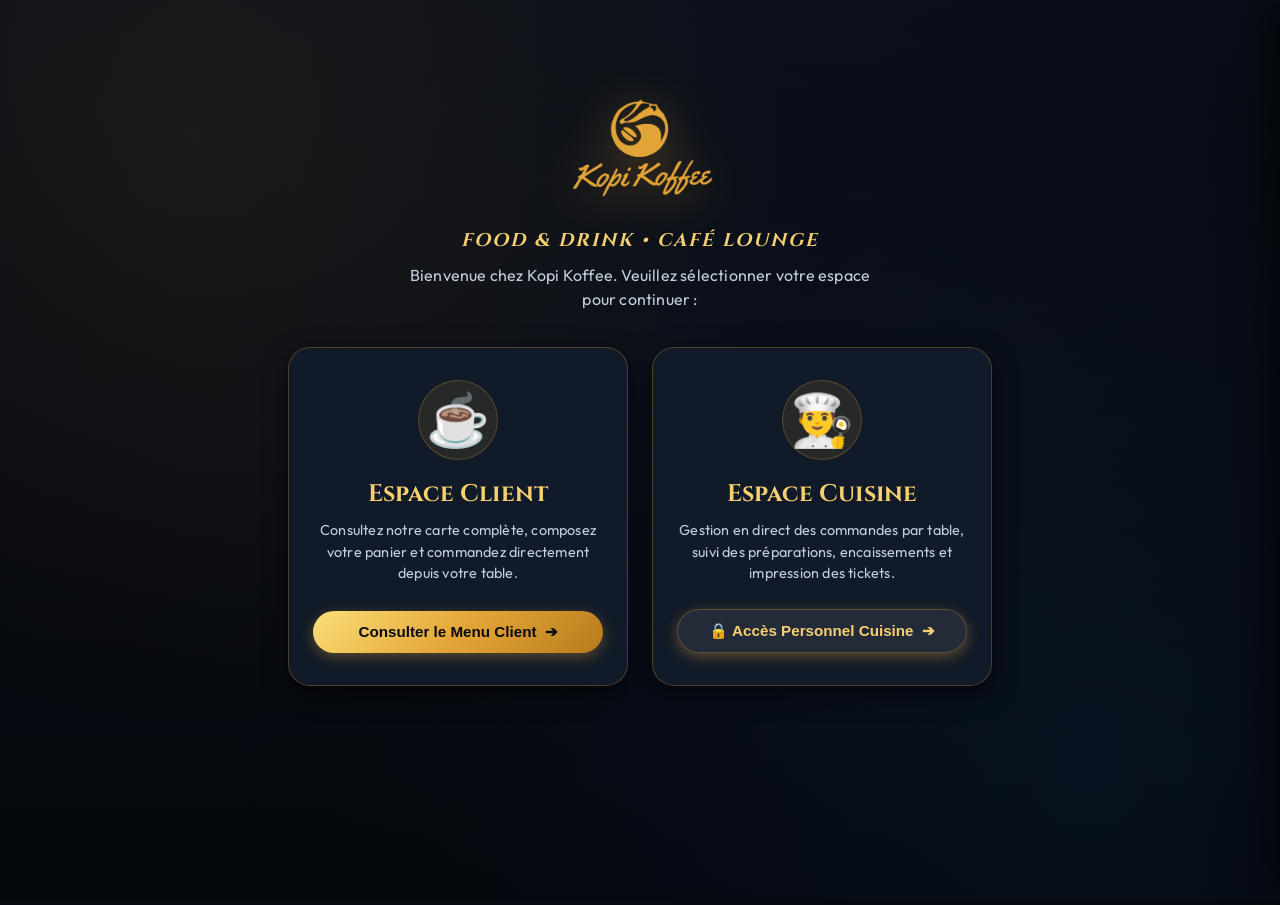
==== index.html @ ddb4c4a2 "feat: Kopi Koffee smart ordering luxury web application" ====
<!DOCTYPE html>
<html lang="fr">
<head>
    <meta charset="UTF-8">
    <meta name="viewport" content="width=device-width, initial-scale=1.0, maximum-scale=1.0, user-scalable=no">
    <title>Kopi Koffee • Food & Drink • Menu & Commande Intelligente</title>
    <meta name="description" content="Menu digital intelligent et commande à table pour Kopi Koffee. Cafés d'exception, formules petit déjeuner, crêpes, jus et smoothies.">
    <link rel="preconnect" href="https://fonts.googleapis.com">
    <link rel="preconnect" href="https://fonts.gstatic.com" crossorigin>
    <link href="https://fonts.googleapis.com/css2?family=Cinzel:wght@500;600;700;800;900&family=Outfit:wght@300;400;500;600;700;800;900&family=Playfair+Display:ital,wght@0,500;0,600;0,700;1,400;1,600&display=swap" rel="stylesheet">
    <link rel="stylesheet" href="styles.css">
    <link rel="icon" type="image/png" href="logo-gold.png">
</head>
<body>

    <!-- Toast Notifications Container -->
    <div id="toast-container" class="toast-container"></div>

    <div class="app-wrapper">

        <!-- ================================================================
             PORTAL / WELCOME SCREEN (Initial landing view)
             ================================================================ -->
        <section id="portal-view" class="portal-wrapper">
            <img src="logo-gold.png" alt="Kopi Koffee" class="portal-logo-img">
            <h1 class="portal-tagline">Food & Drink • Café Lounge</h1>
            <p class="portal-subtitle">Bienvenue chez Kopi Koffee. Veuillez sélectionner votre espace pour continuer :</p>

            <div class="portal-cards-grid">
                <!-- Customer Portal Card -->
                <div class="portal-card" onclick="enterCustomerView()">
                    <div class="portal-card-icon">☕</div>
                    <h2 class="portal-card-title">Espace Client</h2>
                    <p class="portal-card-desc">Consultez notre carte complète, composez votre panier et commandez directement depuis votre table.</p>
                    <button class="portal-btn">
                        <span>Consulter le Menu Client</span>
                        <span>➔</span>
                    </button>
                </div>

                <!-- Staff / Kitchen Portal Card (Protected by PIN 10699) -->
                <div class="portal-card" onclick="openPinModal()">
                    <div class="portal-card-icon">👨‍🍳</div>
                    <h2 class="portal-card-title">Espace Cuisine</h2>
                    <p class="portal-card-desc">Gestion en direct des commandes par table, suivi des préparations, encaissements et impression des tickets.</p>
                    <button class="portal-btn portal-btn-staff">
                        <span>🔒 Accès Personnel Cuisine</span>
                        <span>➔</span>
                    </button>
                </div>
            </div>
        </section>

        <!-- ================================================================
             SITE HEADER (Shown when inside Customer or Kitchen view)
             ================================================================ -->
        <header id="site-header" class="site-header hidden">
            <div class="header-top-row">
                <div class="store-status-pill">
                    <span class="store-status-dot"></span>
                    <span id="header-status-text">Ouvert • Service à table</span>
                </div>
                <div class="header-actions-right">
                    <button id="header-exit-btn" class="exit-btn" onclick="returnToPortal()" title="Retour à l'accueil">
                        <span>✕</span> Changer d'espace
                    </button>
                </div>
            </div>

            <div class="brand-container">
                <img src="logo-gold.png" alt="Kopi Koffee" class="brand-logo-img">
                <p id="header-subtitle-text" class="brand-tagline">Food & Drink • Café Lounge</p>
            </div>
        </header>

        <!-- ================================================================
             CUSTOMER VIEW (Client interface)
             ================================================================ -->
        <main id="customer-view" class="hidden">

            <!-- Main Categories Bar (8 Primary Groups) -->
            <nav class="main-groups-container">
                <div id="main-groups-scroller" class="main-groups-scroller" aria-label="Groupes de menu"></div>
            </nav>

            <!-- Active Category Header & Back Button (Shown when a category is selected) -->
            <div id="category-banner" class="category-banner" style="display: none;">
                <button class="category-back-btn" onclick="backToCategories()" title="Revenir aux catégories">
                    <span class="back-arrow">←</span> Toutes les Catégories
                </button>
                <div class="category-banner-info">
                    <span id="category-banner-icon" class="category-banner-icon">☕</span>
                    <div>
                        <h2 id="category-banner-title" class="category-banner-title">Cafés & Boissons Chaudes</h2>
                        <span id="category-banner-count" class="category-banner-count">32 articles</span>
                    </div>
                </div>
            </div>

            <!-- Subcategory Navigation Pills (Contextual) -->
            <nav id="subcategories-container" class="subcategories-container" aria-label="Sous-catégories" style="display: none;"></nav>

            <!-- Search & Layout Controls Toolbar -->
            <div class="controls-toolbar">
                <div class="search-wrapper">
                    <span class="search-icon-left">🔍</span>
                    <input type="text" id="menu-search" class="search-input" placeholder="Rechercher un café, une crêpe, un smoothie, un burger...">
                    <button id="search-clear" class="search-clear-btn" title="Effacer la recherche">✕</button>
                </div>

                <div class="layout-toggle-group">
                    <button class="layout-btn active" data-layout="grid" onclick="setViewLayout('grid')" title="Vue grille avec grandes photos">
                        <span>🖼️</span> Grille
                    </button>
                    <button class="layout-btn" data-layout="list" onclick="setViewLayout('list')" title="Vue liste compacte">
                        <span>📋</span> Liste
                    </button>
                </div>
            </div>

            <!-- Menu Sections Container -->
            <div id="menu-sections-container"></div>

            <!-- Customer Footer with discreet staff access -->
            <footer class="customer-footer">
                <p>Kopi Koffee • Tous droits réservés • Merci d'avoir choisi Kopi Koffee</p>
                <p style="margin-top: 8px;">
                    <button onclick="openPinModal()">🔒 Accès Personnel Cuisine</button>
                </p>
            </footer>

        </main>

        <!-- ================================================================
             ADMIN / KITCHEN DISPLAY VIEW (KDS)
             ================================================================ -->
        <main id="admin-view" class="hidden">

            <!-- Header & Metrics -->
            <div class="admin-metrics">
                <div class="metric-card">
                    <div class="metric-icon">⏳</div>
                    <div>
                        <div id="metric-active-orders" class="metric-value">0</div>
                        <div class="metric-label">Commandes en cours</div>
                    </div>
                </div>
                <div class="metric-card">
                    <div class="metric-icon">💰</div>
                    <div>
                        <div id="metric-today-revenue" class="metric-value">0.0 DT</div>
                        <div class="metric-label">Recettes du jour</div>
                    </div>
                </div>
                <div class="metric-card">
                    <div class="metric-icon">🍽️</div>
                    <div>
                        <div id="metric-items-prepared" class="metric-value">0</div>
                        <div class="metric-label">Articles préparés</div>
                    </div>
                </div>
            </div>

            <!-- KDS Controls & Filter -->
            <div class="admin-controls">
                <div class="admin-filter-group">
                    <button class="filter-btn active" data-filter="all" onclick="setAdminFilter('all')">Toutes</button>
                    <button class="filter-btn" data-filter="pending" onclick="setAdminFilter('pending')">En attente</button>
                    <button class="filter-btn" data-filter="preparing" onclick="setAdminFilter('preparing')">En préparation</button>
                    <button class="filter-btn" data-filter="completed" onclick="setAdminFilter('completed')">Servies</button>
                </div>

                <div style="display: flex; gap: 8px; flex-wrap: wrap;">
                    <button id="sound-toggle" class="sound-toggle-btn sound-on">🔔 Son Activé</button>
                    <button class="filter-btn" onclick="clearAllOrders()" style="color: var(--danger); border-color: rgba(231,76,60,0.3);">🧹 Vider historique</button>
                </div>
            </div>

            <!-- Orders Grid -->
            <div id="admin-orders-container" class="admin-orders-grid"></div>

        </main>

    </div>

    <!-- ================================================================
         TABLE NUMBER SELECTION MODAL (Prompted when ordering)
         ================================================================ -->
    <div id="table-modal-overlay" class="table-modal-overlay" onclick="handleTableOverlayClick(event)">
        <div class="table-modal">
            <h3 class="table-modal-title">📍 Numéro de Table</h3>
            <p class="table-modal-desc">Veuillez indiquer le numéro de votre table pour que le serveur vous apporte votre commande :</p>

            <div class="table-modal-single-input-wrap">
                <span class="modal-input-prefix">Table N°</span>
                <input type="number" id="table-modal-custom" class="table-modal-large-input" placeholder="ex: 4" min="1" max="99">
            </div>

            <div style="display: flex; gap: 10px; margin-top: 20px;">
                <button class="modal-close-btn" style="flex: 1;" onclick="closeTableModal()">Annuler</button>
                <button class="table-modal-confirm-btn" style="flex: 2;" onclick="confirmTableAndSubmit()">
                    <span>Valider & Commander ➔</span>
                </button>
            </div>
        </div>
    </div>

    <!-- ================================================================
         SECURITY PIN CODE MODAL (Staff Code: 10699)
         ================================================================ -->
    <div id="pin-modal-overlay" class="pin-modal-overlay" onclick="handlePinOverlayClick(event)">
        <div class="pin-modal" id="pin-modal-card">
            <button class="pin-modal-close" onclick="closePinModal()" title="Fermer">✕</button>
            <div class="pin-lock-icon">🔒</div>
            <h3 class="pin-title">Espace Personnel</h3>
            <p class="pin-desc">Veuillez saisir votre code d'accès à 5 chiffres</p>

            <!-- PIN Dots Display -->
            <div class="pin-dots-container">
                <div class="pin-dot" id="dot-0"></div>
                <div class="pin-dot" id="dot-1"></div>
                <div class="pin-dot" id="dot-2"></div>
                <div class="pin-dot" id="dot-3"></div>
                <div class="pin-dot" id="dot-4"></div>
            </div>

            <div id="pin-error-msg" class="pin-error-text"></div>

            <!-- Numeric Keypad -->
            <div class="pin-keypad">
                <button class="pin-key" onclick="appendPinDigit('1')">1</button>
                <button class="pin-key" onclick="appendPinDigit('2')">2</button>
                <button class="pin-key" onclick="appendPinDigit('3')">3</button>
                <button class="pin-key" onclick="appendPinDigit('4')">4</button>
                <button class="pin-key" onclick="appendPinDigit('5')">5</button>
                <button class="pin-key" onclick="appendPinDigit('6')">6</button>
                <button class="pin-key" onclick="appendPinDigit('7')">7</button>
                <button class="pin-key" onclick="appendPinDigit('8')">8</button>
                <button class="pin-key" onclick="appendPinDigit('9')">9</button>
                <button class="pin-key key-clear" onclick="clearPin()">C</button>
                <button class="pin-key" onclick="appendPinDigit('0')">0</button>
                <button class="pin-key key-enter" onclick="submitCurrentPin()">➔</button>
            </div>
        </div>
    </div>

    <!-- ================================================================
         FLOATING BOTTOM CART BAR
         ================================================================ -->
    <div id="floating-cart-bar" class="floating-cart-bar hidden">
        <div class="cart-bar-left">
            <div class="cart-icon-badge">
                🛒
                <span id="cart-badge" class="cart-counter">0</span>
            </div>
            <div class="cart-bar-info">
                <span class="cart-bar-label">Total de votre commande</span>
                <span id="cart-bar-total" class="cart-bar-total">0.0 DT</span>
            </div>
        </div>
        <button class="cart-view-btn" onclick="openCartDrawer()">
            <span>Voir le panier</span>
            <span>➔</span>
        </button>
    </div>

    <!-- ================================================================
         SLIDE-OVER CART DRAWER
         ================================================================ -->
    <div id="drawer-backdrop" class="drawer-backdrop" onclick="closeCartDrawer()"></div>

    <aside id="cart-drawer" class="cart-drawer" aria-label="Panier">
        <div class="drawer-header">
            <h2 class="drawer-title">Votre Panier</h2>
            <button class="drawer-close-btn" onclick="closeCartDrawer()">✕</button>
        </div>

        <div id="drawer-items-list" class="drawer-body"></div>

        <div class="drawer-footer">
            <!-- In-Cart Table Number Input -->
            <div class="drawer-table-section">
                <div class="drawer-table-header">
                    <label for="cart-custom-table" class="drawer-table-title">📍 Numéro de Table</label>
                    <span id="cart-selected-table-label" style="color: var(--gold-light); font-weight: 700; font-size: 0.85rem;">Non renseigné</span>
                </div>
                <div class="cart-table-input-wrap">
                    <span class="table-input-prefix">Table N°</span>
                    <input type="number" id="cart-custom-table" class="cart-table-number-input" placeholder="ex: 4" min="1" max="99" oninput="setCartTable(this.value, false)">
                </div>
            </div>

            <div class="drawer-notes">
                <label for="order-special-notes">Instructions particulières (Optionnel) :</label>
                <textarea id="order-special-notes" rows="2" placeholder="Ex: Café sans sucre, crêpe bien dorée, sauce à part..."></textarea>
            </div>

            <div class="drawer-summary-row">
                <span style="font-weight: 600; color: var(--text-secondary);">Total à payer :</span>
                <span id="drawer-total-price" class="drawer-summary-total">0.0 DT</span>
            </div>

            <button class="drawer-checkout-btn" onclick="submitOrder()">
                <span>🚀 Envoyer en Cuisine</span>
            </button>
        </div>
    </aside>

    <!-- ================================================================
         CUSTOMER ORDER STATUS TRACKER MODAL
         ================================================================ -->
    <div id="status-modal-overlay" class="modal-overlay">
        <div class="status-modal">
            <div class="status-icon-anim">👨‍🍳</div>
            <h3 class="status-title">Commande Envoyée !</h3>
            <p id="modal-order-meta" style="color: var(--gold-light); font-weight: 700; margin-bottom: 6px;">
                <span id="modal-order-id">#KP-000000</span> • <span id="modal-table-num">Table 4</span>
            </p>
            <p id="modal-status-description" class="status-desc">
                Votre commande a été transmise directement au comptoir et à la cuisine.
            </p>

            <div class="status-steps">
                <div id="step-received" class="status-step active">
                    <div class="step-circle">1</div>
                    <span class="step-label">Reçue</span>
                </div>
                <div id="step-prep" class="status-step">
                    <div class="step-circle">2</div>
                    <span class="step-label">En Cuisine</span>
                </div>
                <div id="step-ready" class="status-step">
                    <div class="step-circle">3</div>
                    <span class="step-label">Servie</span>
                </div>
            </div>

            <button class="modal-close-btn" onclick="closeStatusModal()">Fermer et Continuer</button>
        </div>
    </div>

    <!-- Scripts -->
    <script src="menu-data.js"></script>
    <script src="app.js"></script>
</body>
</html>
---- styles.css ----
/* ==========================================================================
   KOPI KOFFEE - LUXURY SMART ORDERING STYLESHEET
   Refined Dark Midnight Navy Blue (almost black) with Imperial Amber Gold accents
   ========================================================================== */

@import url('https://fonts.googleapis.com/css2?family=Cinzel:wght@500;600;700;800;900&family=Outfit:wght@300;400;500;600;700;800;900&family=Playfair+Display:ital,wght@0,500;0,600;0,700;1,400;1,600&display=swap');

:root {
    /* Palette: Dark Navy Blue Almost Black */
    --bg-dark: #070a10;           /* Deep dark navy blue, almost black */
    --bg-surface: #0c121d;        /* Refined dark navy surface */
    --bg-card: #111a28;           /* Elegant midnight navy card container */
    --bg-card-hover: #162234;     /* Illuminated navy hover */
    --bg-glass: rgba(12, 18, 29, 0.94);
    --bg-drawer: #090e17;         /* Deepest midnight navy drawer */

    --gold-primary: #e5a638;
    --gold-light: #f7d070;
    --gold-dark: #b87b1c;
    --gold-gradient: linear-gradient(135deg, #fae078 0%, #e5a638 50%, #b87b1c 100%);
    --gold-border: rgba(229, 166, 56, 0.28);
    --gold-glow: 0 0 24px rgba(229, 166, 56, 0.28);

    --text-primary: #fbfcfd;
    --text-secondary: #c2cedc;    /* Clean cool silver-slate */
    --text-muted: #7b889b;

    --font-heading: 'Cinzel', 'Playfair Display', Georgia, serif;
    --font-body: 'Outfit', -apple-system, BlinkMacSystemFont, 'Segoe UI', Roboto, sans-serif;
    --font-serif: 'Playfair Display', Georgia, serif;

    --success: #2ecc71;
    --warning: #f39c12;
    --danger: #e74c3c;
    --info: #3498db;

    --radius-sm: 8px;
    --radius-md: 14px;
    --radius-lg: 22px;
    --radius-full: 9999px;

    --shadow-card: 0 8px 24px rgba(0, 0, 0, 0.6);
    --shadow-modal: 0 20px 50px rgba(0, 0, 0, 0.9);
    --transition: all 0.25s cubic-bezier(0.16, 1, 0.3, 1);
}

* {
    box-sizing: border-box;
    margin: 0;
    padding: 0;
    -webkit-tap-highlight-color: transparent;
}

body {
    background-color: var(--bg-dark);
    color: var(--text-primary);
    font-family: var(--font-body);
    min-height: 100vh;
    line-height: 1.5;
    background-image: 
        radial-gradient(circle at 15% 15%, rgba(229, 166, 56, 0.08) 0%, transparent 45%),
        radial-gradient(circle at 85% 85%, rgba(20, 50, 100, 0.2) 0%, transparent 50%),
        radial-gradient(circle at 50% 30%, rgba(12, 18, 29, 0.5) 0%, transparent 70%),
        linear-gradient(180deg, #090e18 0%, #04070c 100%);
    background-attachment: fixed;
    overflow-x: hidden;
    letter-spacing: 0.2px;
}

body::before {
    content: "";
    position: fixed;
    inset: 0;
    pointer-events: none;
    background-image: radial-gradient(rgba(229, 166, 56, 0.4) 0.65px, transparent 0.65px);
    background-size: 28px 28px;
    opacity: 0.03;
    z-index: 0;
}

.app-wrapper {
    position: relative;
    z-index: 1;
    max-width: 1240px;
    margin: 0 auto;
    padding: 0 16px 140px 16px;
}

.hidden {
    display: none !important;
}

/* ==========================================================================
   PORTAL / LANDING SCREEN (Welcome view with Customer & Staff choices)
   ========================================================================== */
.portal-wrapper {
    min-height: 85vh;
    display: flex;
    flex-direction: column;
    align-items: center;
    justify-content: center;
    padding: 40px 16px;
    text-align: center;
    animation: fadeIn 0.4s ease;
}

@keyframes fadeIn {
    from { opacity: 0; transform: translateY(10px); }
    to { opacity: 1; transform: translateY(0); }
}

.portal-logo-img {
    height: 140px;
    width: auto;
    max-width: 300px;
    object-fit: contain;
    filter: drop-shadow(0 6px 24px rgba(229, 166, 56, 0.4));
    margin-bottom: 8px;
    transition: var(--transition);
}

.portal-tagline {
    font-family: var(--font-heading);
    font-style: italic;
    color: var(--gold-light);
    font-size: 1.15rem;
    letter-spacing: 2px;
    text-transform: uppercase;
    margin-bottom: 8px;
}

.portal-subtitle {
    color: var(--text-secondary);
    font-size: 1rem;
    max-width: 480px;
    margin-bottom: 36px;
}

.portal-cards-grid {
    display: grid;
    grid-template-columns: repeat(auto-fit, minmax(280px, 340px));
    gap: 24px;
    justify-content: center;
    width: 100%;
    max-width: 740px;
}

.portal-card {
    background: var(--bg-card);
    border: 1px solid var(--gold-border);
    border-radius: var(--radius-lg);
    padding: 32px 24px;
    display: flex;
    flex-direction: column;
    align-items: center;
    box-shadow: var(--shadow-card);
    transition: var(--transition);
    cursor: pointer;
    position: relative;
    overflow: hidden;
}

.portal-card:hover {
    transform: translateY(-6px);
    border-color: var(--gold-primary);
    box-shadow: 0 16px 40px rgba(0, 0, 0, 0.7), var(--gold-glow);
}

.portal-card-icon {
    font-size: 3.2rem;
    margin-bottom: 16px;
    width: 80px;
    height: 80px;
    border-radius: 50%;
    background: rgba(229, 166, 56, 0.1);
    display: flex;
    align-items: center;
    justify-content: center;
    border: 1px solid rgba(229, 166, 56, 0.25);
}

.portal-card-title {
    font-family: var(--font-heading);
    font-size: 1.5rem;
    color: var(--gold-light);
    margin-bottom: 8px;
}

.portal-card-desc {
    color: var(--text-secondary);
    font-size: 0.9rem;
    line-height: 1.5;
    margin-bottom: 24px;
    flex-grow: 1;
}

.portal-btn {
    width: 100%;
    background: var(--gold-gradient);
    color: #070a10;
    border: none;
    border-radius: var(--radius-full);
    padding: 12px 20px;
    font-size: 0.95rem;
    font-weight: 800;
    cursor: pointer;
    transition: var(--transition);
    display: inline-flex;
    align-items: center;
    justify-content: center;
    gap: 8px;
    box-shadow: 0 4px 14px rgba(229, 166, 56, 0.35);
}

.portal-btn:hover {
    transform: scale(1.02);
    box-shadow: 0 6px 18px rgba(229, 166, 56, 0.5);
}

.portal-btn-staff {
    background: rgba(255, 255, 255, 0.08);
    color: var(--gold-light);
    border: 1px solid var(--gold-border);
}

.portal-btn-staff:hover {
    background: rgba(229, 166, 56, 0.2);
    color: var(--gold-light);
    border-color: var(--gold-light);
}

/* ==========================================================================
   PIN CODE SECURITY MODAL (Staff Access 10699)
   ========================================================================== */
.pin-modal-overlay {
    position: fixed;
    inset: 0;
    background: rgba(0, 0, 0, 0.85);
    backdrop-filter: blur(10px);
    z-index: 500;
    display: flex;
    align-items: center;
    justify-content: center;
    padding: 20px;
    opacity: 0;
    pointer-events: none;
    transition: opacity 0.3s ease;
}

.pin-modal-overlay.open {
    opacity: 1;
    pointer-events: auto;
}

.pin-modal {
    background: var(--bg-card);
    border: 1px solid var(--gold-primary);
    border-radius: var(--radius-lg);
    width: 100%;
    max-width: 380px;
    padding: 30px 24px;
    text-align: center;
    box-shadow: var(--shadow-modal), var(--gold-glow);
    animation: popIn 0.3s cubic-bezier(0.16, 1, 0.3, 1);
    position: relative;
}

.pin-modal.shake {
    animation: shakeError 0.4s ease;
}

@keyframes shakeError {
    0%, 100% { transform: translateX(0); }
    20%, 60% { transform: translateX(-10px); }
    40%, 80% { transform: translateX(10px); }
}

.pin-modal-close {
    position: absolute;
    top: 16px;
    right: 16px;
    background: rgba(255, 255, 255, 0.08);
    border: none;
    color: var(--text-secondary);
    width: 32px;
    height: 32px;
    border-radius: 50%;
    cursor: pointer;
    font-size: 1.1rem;
    display: flex;
    align-items: center;
    justify-content: center;
    transition: var(--transition);
}

.pin-modal-close:hover {
    background: rgba(229, 166, 56, 0.25);
    color: var(--gold-light);
}

.pin-lock-icon {
    font-size: 2.5rem;
    margin-bottom: 8px;
    color: var(--gold-light);
}

.pin-title {
    font-family: var(--font-heading);
    font-size: 1.45rem;
    color: var(--gold-light);
    margin-bottom: 6px;
}

.pin-desc {
    color: var(--text-secondary);
    font-size: 0.85rem;
    margin-bottom: 20px;
}

.pin-dots-container {
    display: flex;
    justify-content: center;
    gap: 12px;
    margin-bottom: 20px;
}

.pin-dot {
    width: 18px;
    height: 18px;
    border-radius: 50%;
    border: 2px solid var(--gold-border);
    background: rgba(0, 0, 0, 0.4);
    transition: var(--transition);
}

.pin-dot.filled {
    background: var(--gold-gradient);
    border-color: var(--gold-light);
    box-shadow: 0 0 10px rgba(229, 166, 56, 0.6);
}

.pin-error-text {
    color: var(--danger);
    font-size: 0.82rem;
    font-weight: 700;
    min-height: 18px;
    margin-bottom: 14px;
}

.pin-keypad {
    display: grid;
    grid-template-columns: repeat(3, 1fr);
    gap: 10px;
    max-width: 280px;
    margin: 0 auto;
}

.pin-key {
    background: rgba(0, 0, 0, 0.35);
    border: 1px solid rgba(229, 166, 56, 0.2);
    color: var(--text-primary);
    font-size: 1.3rem;
    font-weight: 700;
    height: 52px;
    border-radius: var(--radius-sm);
    cursor: pointer;
    transition: var(--transition);
    display: flex;
    align-items: center;
    justify-content: center;
}

.pin-key:hover {
    background: rgba(229, 166, 56, 0.25);
    color: var(--gold-light);
    border-color: var(--gold-primary);
}

.pin-key:active {
    transform: scale(0.96);
}

.pin-key.key-clear {
    color: var(--danger);
    font-size: 1rem;
}

.pin-key.key-enter {
    background: var(--gold-gradient);
    color: #070a10;
    font-weight: 800;
    border: none;
}

/* ==========================================================================
   SITE HEADER & BRANDING (Clean without table buttons)
   ========================================================================== */
.site-header {
    text-align: center;
    padding: 16px 16px 12px 16px;
    border-bottom: 1px solid var(--gold-border);
    position: relative;
    background: linear-gradient(180deg, rgba(12, 18, 29, 0.98) 0%, rgba(7, 10, 16, 0.92) 100%);
    backdrop-filter: blur(14px);
    margin: 0 -16px 20px -16px;
}

.header-top-row {
    display: flex;
    justify-content: space-between;
    align-items: center;
    max-width: 1200px;
    margin: 0 auto 10px auto;
    flex-wrap: wrap;
    gap: 10px;
}

.store-status-pill {
    background: rgba(46, 204, 113, 0.12);
    border: 1px solid rgba(46, 204, 113, 0.3);
    color: var(--success);
    font-size: 0.78rem;
    font-weight: 700;
    padding: 4px 12px;
    border-radius: var(--radius-full);
    display: inline-flex;
    align-items: center;
    gap: 6px;
}

.store-status-dot {
    width: 7px;
    height: 7px;
    border-radius: 50%;
    background: var(--success);
    box-shadow: 0 0 8px var(--success);
}

.header-actions-right {
    display: flex;
    align-items: center;
    gap: 8px;
}

.exit-btn {
    background: rgba(255, 255, 255, 0.08);
    border: 1px solid rgba(255, 255, 255, 0.15);
    color: var(--text-secondary);
    padding: 5px 14px;
    border-radius: var(--radius-full);
    font-size: 0.8rem;
    font-weight: 600;
    cursor: pointer;
    transition: var(--transition);
    display: inline-flex;
    align-items: center;
    gap: 6px;
}

.exit-btn:hover {
    color: var(--danger);
    border-color: var(--danger);
}

.brand-container {
    display: flex;
    flex-direction: column;
    align-items: center;
    margin-bottom: 6px;
}

.brand-logo-img {
    height: 85px;
    width: auto;
    max-width: 230px;
    object-fit: contain;
    filter: drop-shadow(0 4px 16px rgba(229, 166, 56, 0.35));
    transition: var(--transition);
}

.brand-logo-img:hover {
    transform: scale(1.03);
}

.brand-tagline {
    font-family: var(--font-serif);
    font-style: italic;
    color: var(--text-secondary);
    font-size: 0.88rem;
    letter-spacing: 2px;
    text-transform: uppercase;
    margin-top: 2px;
}

/* ==========================================================================
   ORGANIZED CATEGORY NAVIGATION (MAIN GROUPS + SUBCATEGORIES)
   ========================================================================== */
.main-groups-container {
    margin-bottom: 12px;
}

.main-groups-scroller {
    display: flex;
    gap: 8px;
    overflow-x: auto;
    padding: 4px 2px 8px 2px;
    scrollbar-width: none;
}

.main-groups-scroller::-webkit-scrollbar {
    display: none;
}

.group-tab-btn {
    flex-shrink: 0;
    background: var(--bg-surface);
    border: 1px solid var(--gold-border);
    color: var(--text-secondary);
    padding: 10px 18px;
    border-radius: var(--radius-full);
    font-size: 0.92rem;
    font-weight: 600;
    cursor: pointer;
    transition: var(--transition);
    display: inline-flex;
    align-items: center;
    gap: 8px;
    white-space: nowrap;
}

.group-tab-btn:hover {
    border-color: var(--gold-primary);
    color: var(--gold-light);
    transform: translateY(-1px);
}

.group-tab-btn.active {
    background: var(--gold-gradient);
    color: #070a10;
    border-color: transparent;
    font-weight: 800;
    box-shadow: 0 4px 14px rgba(229, 166, 56, 0.38);
}

/* Secondary Subcategory Row */
.subcategories-container {
    display: flex;
    gap: 6px;
    overflow-x: auto;
    padding: 2px 2px 10px 2px;
    margin-bottom: 18px;
    scrollbar-width: thin;
    scrollbar-color: var(--gold-border) transparent;
}

.subcategories-container::-webkit-scrollbar {
    height: 4px;
}

.subcategories-container::-webkit-scrollbar-thumb {
    background: var(--gold-border);
    border-radius: 4px;
}

.subcat-pill {
    flex-shrink: 0;
    background: rgba(0, 0, 0, 0.35);
    border: 1px solid rgba(229, 166, 56, 0.2);
    color: var(--text-muted);
    padding: 6px 14px;
    border-radius: var(--radius-full);
    font-size: 0.82rem;
    font-weight: 600;
    cursor: pointer;
    transition: var(--transition);
    white-space: nowrap;
}

.subcat-pill:hover {
    color: var(--gold-light);
    border-color: var(--gold-primary);
}

.subcat-pill.active {
    background: rgba(229, 166, 56, 0.2);
    color: var(--gold-light);
    border-color: var(--gold-primary);
    font-weight: 700;
}

/* ==========================================================================
   CATEGORY HEADER BANNER & BACK BUTTON
   ========================================================================== */
.category-banner {
    display: flex;
    justify-content: space-between;
    align-items: center;
    gap: 16px;
    background: linear-gradient(135deg, rgba(17, 26, 40, 0.96), rgba(12, 18, 29, 0.96));
    border: 1px solid var(--gold-border);
    border-radius: var(--radius-md);
    padding: 16px 20px;
    margin-bottom: 18px;
    box-shadow: 0 4px 20px rgba(0, 0, 0, 0.35);
    flex-wrap: wrap;
    animation: fadeInSlide 0.3s ease;
}

.category-back-btn {
    display: inline-flex;
    align-items: center;
    gap: 10px;
    background: rgba(229, 166, 56, 0.12);
    border: 1px solid var(--gold-primary);
    color: var(--gold-light);
    padding: 10px 18px;
    border-radius: var(--radius-full);
    font-size: 0.92rem;
    font-weight: 700;
    cursor: pointer;
    transition: var(--transition);
}

.category-back-btn:hover {
    background: var(--gold-primary);
    color: #070a10;
    transform: translateX(-4px);
    box-shadow: 0 4px 14px rgba(229, 166, 56, 0.35);
}

.category-back-btn .back-arrow {
    font-size: 1.15rem;
    transition: transform 0.2s ease;
}

.category-back-btn:hover .back-arrow {
    transform: translateX(-3px);
}

.category-banner-info {
    display: flex;
    align-items: center;
    gap: 14px;
}

.category-banner-icon {
    font-size: 2.2rem;
    filter: drop-shadow(0 2px 8px rgba(0,0,0,0.5));
}

.category-banner-title {
    font-family: var(--font-heading);
    font-size: 1.45rem;
    color: var(--gold-light);
    margin: 0;
    line-height: 1.2;
}

.category-banner-count {
    font-size: 0.85rem;
    color: var(--text-secondary);
    font-weight: 600;
}

/* ==========================================================================
   CATEGORY DIRECTORY HUB (Level 1 Categories Grid)
   ========================================================================== */
.category-hub {
    margin-bottom: 30px;
    animation: fadeInSlide 0.35s ease;
}

.category-hub-intro {
    text-align: center;
    padding: 20px 10px 28px 10px;
}

.category-hub-title {
    font-family: var(--font-heading);
    font-size: 2rem;
    color: var(--gold-light);
    margin: 0 0 8px 0;
    letter-spacing: 0.5px;
}

.category-hub-subtitle {
    color: var(--text-secondary);
    font-size: 0.95rem;
    max-width: 520px;
    margin: 0 auto;
    line-height: 1.4;
}

.category-hub-grid {
    display: grid;
    grid-template-columns: repeat(auto-fill, minmax(280px, 1fr));
    gap: 20px;
}

.category-card {
    position: relative;
    height: 240px;
    border-radius: var(--radius-md);
    overflow: hidden;
    border: 1px solid var(--gold-border);
    background: var(--bg-card);
    cursor: pointer;
    transition: transform 0.3s cubic-bezier(0.2, 0.8, 0.2, 1), box-shadow 0.3s ease, border-color 0.3s ease;
}

.category-card:hover {
    transform: translateY(-6px);
    border-color: var(--gold-primary);
    box-shadow: 0 12px 30px rgba(0, 0, 0, 0.6), 0 0 20px rgba(229, 166, 56, 0.25);
}

.category-card-img {
    position: absolute;
    inset: 0;
    width: 100%;
    height: 100%;
    object-fit: cover;
    transition: transform 0.6s cubic-bezier(0.2, 0.8, 0.2, 1);
}

.category-card:hover .category-card-img {
    transform: scale(1.08);
}

.category-card-overlay {
    position: absolute;
    inset: 0;
    background: linear-gradient(to top, rgba(7, 10, 16, 0.96) 0%, rgba(7, 10, 16, 0.65) 55%, rgba(7, 10, 16, 0.3) 100%);
    transition: opacity 0.3s ease;
}

.category-card:hover .category-card-overlay {
    background: linear-gradient(to top, rgba(7, 10, 16, 0.98) 0%, rgba(7, 10, 16, 0.5) 60%, rgba(7, 10, 16, 0.2) 100%);
}

.category-card-content {
    position: relative;
    z-index: 2;
    height: 100%;
    display: flex;
    flex-direction: column;
    justify-content: flex-end;
    padding: 20px;
    box-sizing: border-box;
}

.category-card-badge {
    position: absolute;
    top: 14px;
    right: 14px;
    background: rgba(229, 166, 56, 0.92);
    color: #070a10;
    font-size: 0.75rem;
    font-weight: 800;
    padding: 4px 12px;
    border-radius: var(--radius-full);
    box-shadow: 0 2px 8px rgba(0, 0, 0, 0.4);
    letter-spacing: 0.3px;
}

.category-card-header {
    display: flex;
    align-items: center;
    gap: 10px;
    margin-bottom: 6px;
}

.category-card-icon {
    font-size: 1.8rem;
    line-height: 1;
}

.category-card-title {
    font-family: var(--font-heading);
    font-size: 1.3rem;
    color: #ffffff;
    margin: 0;
    font-weight: 700;
    text-shadow: 0 2px 4px rgba(0, 0, 0, 0.6);
}

.category-card-desc {
    font-size: 0.82rem;
    color: rgba(244, 244, 244, 0.85);
    line-height: 1.35;
    margin: 0 0 12px 0;
    display: -webkit-box;
    -webkit-line-clamp: 2;
    -webkit-box-orient: vertical;
    overflow: hidden;
}

.category-card-cta {
    display: inline-flex;
    align-items: center;
    gap: 6px;
    color: var(--gold-light);
    font-weight: 700;
    font-size: 0.85rem;
    transition: gap 0.2s ease, color 0.2s ease;
}

.category-card:hover .category-card-cta {
    gap: 10px;
    color: #ffffff;
}

@keyframes fadeInSlide {
    from {
        opacity: 0;
        transform: translateY(8px);
    }
    to {
        opacity: 1;
        transform: translateY(0);
    }
}

/* Responsive adjustments for Category Hub */
@media (max-width: 680px) {
    .category-hub-grid {
        grid-template-columns: 1fr;
        gap: 14px;
    }
    .category-card {
        height: 200px;
    }
    .category-card-content {
        padding: 16px;
    }
    .category-banner {
        flex-direction: column;
        align-items: flex-start;
        gap: 12px;
    }
    .category-banner .category-back-btn {
        width: 100%;
        justify-content: center;
    }
}

/* ==========================================================================
   SEARCH & VIEW CONTROLS ROW
   ========================================================================== */
.controls-toolbar {
    display: flex;
    gap: 12px;
    align-items: center;
    margin-bottom: 20px;
    flex-wrap: wrap;
}

.search-wrapper {
    position: relative;
    flex-grow: 1;
    min-width: 240px;
}

.search-input {
    width: 100%;
    background: var(--bg-surface);
    border: 1px solid var(--gold-border);
    border-radius: var(--radius-full);
    padding: 12px 42px 12px 44px;
    color: var(--text-primary);
    font-size: 0.95rem;
    outline: none;
    transition: var(--transition);
    box-shadow: inset 0 2px 6px rgba(0,0,0,0.4);
}

.search-input:focus {
    border-color: var(--gold-light);
    box-shadow: var(--gold-glow);
    background: var(--bg-card);
}

.search-icon-left {
    position: absolute;
    left: 16px;
    top: 50%;
    transform: translateY(-50%);
    color: var(--gold-primary);
    font-size: 1rem;
    pointer-events: none;
}

.search-clear-btn {
    position: absolute;
    right: 14px;
    top: 50%;
    transform: translateY(-50%);
    background: rgba(255, 255, 255, 0.12);
    border: none;
    color: var(--text-secondary);
    border-radius: 50%;
    width: 22px;
    height: 22px;
    display: none;
    align-items: center;
    justify-content: center;
    cursor: pointer;
    font-size: 0.75rem;
}

.search-clear-btn.visible {
    display: flex;
}

.layout-toggle-group {
    display: flex;
    background: rgba(0, 0, 0, 0.35);
    border: 1px solid var(--gold-border);
    border-radius: var(--radius-full);
    padding: 3px;
    flex-shrink: 0;
}

.layout-btn {
    background: transparent;
    border: none;
    color: var(--text-secondary);
    padding: 6px 12px;
    border-radius: var(--radius-full);
    font-size: 0.85rem;
    font-weight: 600;
    cursor: pointer;
    transition: var(--transition);
    display: flex;
    align-items: center;
    gap: 4px;
}

.layout-btn.active {
    background: rgba(229, 166, 56, 0.25);
    color: var(--gold-light);
    font-weight: 700;
}

/* ==========================================================================
   PRODUCT CARDS (GRID VIEW)
   ========================================================================== */
.category-section {
    margin-bottom: 38px;
}

.section-header {
    display: flex;
    align-items: center;
    gap: 12px;
    margin-bottom: 18px;
    padding-bottom: 8px;
    border-bottom: 1px solid var(--gold-border);
}

.section-title {
    font-family: var(--font-heading);
    font-size: 1.5rem;
    font-weight: 700;
    color: var(--gold-light);
    letter-spacing: 0.5px;
}

.section-count {
    color: var(--text-muted);
    font-size: 0.82rem;
    background: rgba(0, 0, 0, 0.4);
    padding: 2px 8px;
    border-radius: var(--radius-full);
}

.menu-grid {
    display: grid;
    grid-template-columns: repeat(auto-fill, minmax(280px, 1fr));
    gap: 20px;
}

.menu-card {
    background: var(--bg-card);
    border: 1px solid rgba(229, 166, 56, 0.2);
    border-radius: var(--radius-md);
    overflow: hidden;
    display: flex;
    flex-direction: column;
    box-shadow: var(--shadow-card);
    transition: var(--transition);
    position: relative;
}

.menu-card:hover {
    transform: translateY(-4px);
    border-color: var(--gold-primary);
    box-shadow: 0 12px 30px rgba(0, 0, 0, 0.6), var(--gold-glow);
}

.card-image-wrap {
    position: relative;
    width: 100%;
    height: 180px;
    overflow: hidden;
    background: #06090f;
}

.card-img {
    width: 100%;
    height: 100%;
    object-fit: cover;
    transition: transform 0.4s ease;
}

.menu-card:hover .card-img {
    transform: scale(1.08);
}

.card-badge {
    position: absolute;
    top: 10px;
    left: 10px;
    background: rgba(7, 10, 16, 0.88);
    border: 1px solid var(--gold-primary);
    color: var(--gold-light);
    font-size: 0.72rem;
    font-weight: 700;
    padding: 3px 9px;
    border-radius: var(--radius-full);
    backdrop-filter: blur(6px);
    text-transform: uppercase;
    letter-spacing: 0.5px;
}

.card-content {
    padding: 16px;
    display: flex;
    flex-direction: column;
    flex-grow: 1;
}

.card-top {
    display: flex;
    justify-content: space-between;
    align-items: flex-start;
    gap: 8px;
    margin-bottom: 8px;
}

.card-title {
    font-family: var(--font-heading);
    font-size: 1.08rem;
    font-weight: 700;
    color: var(--text-primary);
    line-height: 1.35;
    letter-spacing: 0.3px;
}

.card-price {
    font-family: var(--font-body);
    font-size: 1.25rem;
    font-weight: 800;
    color: var(--gold-light);
    white-space: nowrap;
    background: rgba(229, 166, 56, 0.14);
    padding: 3px 10px;
    border-radius: var(--radius-sm);
    border: 1px solid rgba(229, 166, 56, 0.35);
    letter-spacing: 0.3px;
}

.card-desc {
    color: var(--text-secondary);
    font-size: 0.86rem;
    margin-bottom: 14px;
    flex-grow: 1;
    line-height: 1.45;
}

.card-actions {
    display: flex;
    align-items: center;
    justify-content: space-between;
    gap: 10px;
    margin-top: auto;
    padding-top: 12px;
    border-top: 1px solid rgba(255, 255, 255, 0.06);
}

.card-stepper {
    display: flex;
    align-items: center;
    background: rgba(0, 0, 0, 0.35);
    border: 1px solid rgba(229, 166, 56, 0.25);
    border-radius: var(--radius-full);
    padding: 2px 4px;
}

.step-btn {
    width: 26px;
    height: 26px;
    border-radius: 50%;
    background: transparent;
    border: none;
    color: var(--gold-light);
    font-size: 1rem;
    font-weight: bold;
    display: flex;
    align-items: center;
    justify-content: center;
    cursor: pointer;
    transition: var(--transition);
}

.step-btn:hover {
    background: rgba(229, 166, 56, 0.25);
}

.step-qty {
    min-width: 22px;
    text-align: center;
    font-size: 0.9rem;
    font-weight: 700;
    color: var(--text-primary);
}

.add-btn {
    background: var(--gold-gradient);
    color: #070a10;
    border: none;
    border-radius: var(--radius-full);
    padding: 8px 18px;
    font-size: 0.88rem;
    font-weight: 800;
    cursor: pointer;
    transition: var(--transition);
    display: inline-flex;
    align-items: center;
    gap: 6px;
    box-shadow: 0 4px 12px rgba(229, 166, 56, 0.3);
}

.add-btn:hover {
    transform: scale(1.03);
    box-shadow: 0 6px 16px rgba(229, 166, 56, 0.45);
}

/* ==========================================================================
   PRODUCT CARDS (COMPACT LIST VIEW)
   ========================================================================== */
.menu-grid.layout-list {
    display: flex;
    flex-direction: column;
    gap: 12px;
}

.menu-grid.layout-list .menu-card {
    flex-direction: row;
    height: auto;
    align-items: center;
}

.menu-grid.layout-list .card-image-wrap {
    width: 110px;
    height: 110px;
    flex-shrink: 0;
}

.menu-grid.layout-list .card-content {
    padding: 12px 16px;
    flex-grow: 1;
}

.menu-grid.layout-list .card-actions {
    margin-top: 6px;
    padding-top: 6px;
    border-top: none;
}

/* Customer Footer */
.customer-footer {
    text-align: center;
    padding: 40px 16px 20px 16px;
    margin-top: 40px;
    border-top: 1px solid rgba(229, 166, 56, 0.15);
    color: var(--text-muted);
    font-size: 0.82rem;
}

.customer-footer a, .customer-footer button {
    color: var(--gold-primary);
    background: none;
    border: none;
    font-size: 0.82rem;
    cursor: pointer;
    text-decoration: underline;
    transition: var(--transition);
}

.customer-footer a:hover, .customer-footer button:hover {
    color: var(--gold-light);
}

/* ==========================================================================
   FLOATING CART BOTTOM BAR
   ========================================================================== */
.floating-cart-bar {
    position: fixed;
    bottom: 20px;
    left: 50%;
    transform: translateX(-50%);
    width: calc(100% - 32px);
    max-width: 600px;
    background: rgba(12, 18, 29, 0.96);
    border: 1px solid var(--gold-primary);
    border-radius: var(--radius-full);
    padding: 10px 14px 10px 20px;
    display: flex;
    align-items: center;
    justify-content: space-between;
    box-shadow: 0 10px 30px rgba(0, 0, 0, 0.7), var(--gold-glow);
    backdrop-filter: blur(16px);
    z-index: 100;
    transition: var(--transition);
    animation: slideUp 0.3s ease;
}

@keyframes slideUp {
    from { transform: translate(-50%, 100%); opacity: 0; }
    to { transform: translate(-50%, 0); opacity: 1; }
}

.cart-bar-left {
    display: flex;
    align-items: center;
    gap: 14px;
}

.cart-icon-badge {
    position: relative;
    font-size: 1.4rem;
}

.cart-counter {
    position: absolute;
    top: -6px;
    right: -10px;
    background: var(--danger);
    color: white;
    font-size: 0.72rem;
    font-weight: 800;
    padding: 2px 6px;
    border-radius: var(--radius-full);
}

.cart-bar-info {
    display: flex;
    flex-direction: column;
}

.cart-bar-label {
    font-size: 0.78rem;
    color: var(--text-secondary);
}

.cart-bar-total {
    font-size: 1.25rem;
    font-weight: 900;
    color: var(--gold-light);
    font-family: var(--font-body);
    letter-spacing: 0.3px;
}

.cart-view-btn {
    background: var(--gold-gradient);
    color: #070a10;
    border: none;
    border-radius: var(--radius-full);
    padding: 10px 22px;
    font-weight: 800;
    font-size: 0.92rem;
    cursor: pointer;
    transition: var(--transition);
    display: inline-flex;
    align-items: center;
    gap: 8px;
}

.cart-view-btn:hover {
    transform: scale(1.04);
}

/* ==========================================================================
   SLIDE-OVER CART DRAWER & IN-CART TABLE SELECTOR
   ========================================================================== */
.drawer-backdrop {
    position: fixed;
    inset: 0;
    background: rgba(0, 0, 0, 0.75);
    backdrop-filter: blur(6px);
    z-index: 200;
    opacity: 0;
    pointer-events: none;
    transition: opacity 0.3s ease;
}

.drawer-backdrop.open {
    opacity: 1;
    pointer-events: auto;
}

.cart-drawer {
    position: fixed;
    top: 0;
    right: 0;
    bottom: 0;
    width: 100%;
    max-width: 460px;
    background: var(--bg-drawer);
    border-left: 1px solid var(--gold-border);
    z-index: 201;
    display: flex;
    flex-direction: column;
    transform: translateX(100%);
    transition: transform 0.35s cubic-bezier(0.16, 1, 0.3, 1);
    box-shadow: -10px 0 40px rgba(0, 0, 0, 0.8);
}

.cart-drawer.open {
    transform: translateX(0);
}

.drawer-header {
    padding: 18px 20px;
    border-bottom: 1px solid var(--gold-border);
    display: flex;
    align-items: center;
    justify-content: space-between;
}

.drawer-title {
    font-family: var(--font-heading);
    font-size: 1.35rem;
    color: var(--gold-light);
}

.drawer-close-btn {
    background: rgba(255, 255, 255, 0.08);
    border: none;
    color: var(--text-primary);
    width: 32px;
    height: 32px;
    border-radius: 50%;
    font-size: 1.1rem;
    cursor: pointer;
    display: flex;
    align-items: center;
    justify-content: center;
    transition: var(--transition);
}

.drawer-close-btn:hover {
    background: rgba(229, 166, 56, 0.25);
    color: var(--gold-light);
}

.drawer-body {
    flex-grow: 1;
    overflow-y: auto;
    padding: 20px;
    display: flex;
    flex-direction: column;
    gap: 12px;
}

.cart-empty-message {
    text-align: center;
    color: var(--text-muted);
    padding: 40px 0;
}

.cart-item-row {
    background: var(--bg-card);
    border: 1px solid rgba(229, 166, 56, 0.15);
    border-radius: var(--radius-sm);
    padding: 12px;
    display: flex;
    gap: 12px;
    align-items: center;
}

.cart-item-thumb {
    width: 58px;
    height: 58px;
    border-radius: var(--radius-sm);
    object-fit: cover;
    flex-shrink: 0;
}

.cart-item-info {
    flex-grow: 1;
}

.cart-item-title {
    font-weight: 700;
    font-size: 0.92rem;
    margin-bottom: 3px;
}

.cart-item-price {
    color: var(--gold-light);
    font-weight: 700;
    font-size: 0.88rem;
}

.cart-item-remove {
    background: transparent;
    border: none;
    color: var(--text-muted);
    font-size: 1.1rem;
    cursor: pointer;
    padding: 4px;
    transition: var(--transition);
}

.cart-item-remove:hover {
    color: var(--danger);
}

/* In-Cart Table Number Input Section */
.drawer-table-section {
    background: rgba(0, 0, 0, 0.4);
    border: 1px solid var(--gold-border);
    border-radius: var(--radius-md);
    padding: 14px 16px;
    margin-top: 6px;
}

.drawer-table-header {
    display: flex;
    align-items: center;
    justify-content: space-between;
    margin-bottom: 8px;
}

.drawer-table-title {
    font-size: 0.92rem;
    font-weight: 700;
    color: var(--gold-light);
    display: flex;
    align-items: center;
    gap: 6px;
    cursor: pointer;
}

.cart-table-input-wrap {
    display: flex;
    align-items: stretch;
    background: rgba(0, 0, 0, 0.45);
    border: 1.5px solid var(--gold-border);
    border-radius: var(--radius-sm);
    overflow: hidden;
    transition: var(--transition);
}

.cart-table-input-wrap:focus-within {
    border-color: var(--gold-primary);
    box-shadow: 0 0 12px rgba(229, 166, 56, 0.35);
}

.table-input-prefix {
    background: rgba(229, 166, 56, 0.14);
    color: var(--gold-light);
    font-size: 0.9rem;
    font-weight: 800;
    padding: 10px 14px;
    display: flex;
    align-items: center;
    border-right: 1px solid var(--gold-border);
    user-select: none;
    letter-spacing: 0.5px;
}

.cart-table-number-input {
    flex: 1;
    background: transparent;
    border: none;
    color: #ffffff;
    font-size: 1.05rem;
    font-weight: 800;
    padding: 10px 14px;
    outline: none;
    width: 100%;
}

.cart-table-number-input::placeholder {
    color: var(--text-muted);
    font-weight: 500;
    font-size: 0.88rem;
}

.drawer-notes {
    margin-top: 10px;
}

.drawer-notes label {
    display: block;
    font-size: 0.82rem;
    color: var(--text-secondary);
    margin-bottom: 6px;
}

.drawer-notes textarea {
    width: 100%;
    background: rgba(0, 0, 0, 0.35);
    border: 1px solid var(--gold-border);
    border-radius: var(--radius-sm);
    color: var(--text-primary);
    padding: 10px;
    font-family: inherit;
    font-size: 0.85rem;
    resize: none;
    outline: none;
}

.drawer-notes textarea:focus {
    border-color: var(--gold-light);
}

.drawer-footer {
    padding: 18px 20px;
    border-top: 1px solid var(--gold-border);
    background: rgba(7, 10, 16, 0.97);
}

.drawer-summary-row {
    display: flex;
    justify-content: space-between;
    align-items: center;
    margin-bottom: 16px;
}

.drawer-summary-total {
    font-family: var(--font-body);
    font-size: 1.45rem;
    font-weight: 900;
    color: var(--gold-light);
    letter-spacing: 0.5px;
}

.drawer-checkout-btn {
    width: 100%;
    background: var(--gold-gradient);
    color: #070a10;
    border: none;
    border-radius: var(--radius-md);
    padding: 14px;
    font-size: 1rem;
    font-weight: 800;
    cursor: pointer;
    transition: var(--transition);
    display: flex;
    align-items: center;
    justify-content: center;
    gap: 10px;
    box-shadow: 0 4px 16px rgba(229, 166, 56, 0.4);
}

.drawer-checkout-btn:hover {
    transform: translateY(-2px);
    box-shadow: 0 6px 20px rgba(229, 166, 56, 0.6);
}

/* ==========================================================================
   TABLE NUMBER SELECTION MODAL (Prompt when ordering)
   ========================================================================== */
.table-modal-overlay {
    position: fixed;
    inset: 0;
    background: rgba(0, 0, 0, 0.85);
    backdrop-filter: blur(10px);
    z-index: 400;
    display: flex;
    align-items: center;
    justify-content: center;
    padding: 20px;
    opacity: 0;
    pointer-events: none;
    transition: opacity 0.3s ease;
}

.table-modal-overlay.open {
    opacity: 1;
    pointer-events: auto;
}

.table-modal {
    background: var(--bg-card);
    border: 1px solid var(--gold-primary);
    border-radius: var(--radius-lg);
    width: 100%;
    max-width: 440px;
    padding: 28px 24px;
    text-align: center;
    box-shadow: var(--shadow-modal), var(--gold-glow);
    animation: popIn 0.3s cubic-bezier(0.16, 1, 0.3, 1);
    position: relative;
}

.table-modal-title {
    font-family: var(--font-heading);
    font-size: 1.5rem;
    color: var(--gold-light);
    margin-bottom: 6px;
}

.table-modal-desc {
    color: var(--text-secondary);
    font-size: 0.9rem;
    margin-bottom: 20px;
}

.table-modal-single-input-wrap {
    display: flex;
    align-items: stretch;
    background: rgba(0, 0, 0, 0.55);
    border: 2px solid var(--gold-primary);
    border-radius: var(--radius-md);
    overflow: hidden;
    max-width: 280px;
    margin: 12px auto 8px auto;
    box-shadow: 0 6px 20px rgba(0, 0, 0, 0.5), 0 0 16px rgba(229, 166, 56, 0.25);
    transition: var(--transition);
}

.table-modal-single-input-wrap:focus-within {
    box-shadow: 0 8px 26px rgba(0, 0, 0, 0.6), 0 0 24px rgba(229, 166, 56, 0.5);
    border-color: var(--gold-light);
}

.modal-input-prefix {
    background: rgba(229, 166, 56, 0.2);
    color: var(--gold-light);
    font-size: 1rem;
    font-weight: 800;
    padding: 12px 18px;
    display: flex;
    align-items: center;
    border-right: 1px solid rgba(229, 166, 56, 0.35);
    user-select: none;
    letter-spacing: 0.5px;
}

.table-modal-large-input {
    flex: 1;
    background: transparent;
    border: none;
    color: var(--gold-light);
    font-size: 1.6rem;
    font-weight: 900;
    padding: 10px 16px;
    text-align: center;
    outline: none;
    width: 100%;
}

.table-modal-large-input::placeholder {
    color: var(--text-muted);
    font-size: 1.1rem;
    font-weight: 600;
}

.table-modal-confirm-btn {
    width: 100%;
    background: var(--gold-gradient);
    color: #070a10;
    border: none;
    border-radius: var(--radius-md);
    padding: 14px;
    font-size: 1rem;
    font-weight: 800;
    cursor: pointer;
    transition: var(--transition);
    display: flex;
    align-items: center;
    justify-content: center;
    gap: 8px;
}

/* ==========================================================================
   ORDER STATUS NOTIFICATION MODAL
   ========================================================================== */
.modal-overlay {
    position: fixed;
    inset: 0;
    background: rgba(0, 0, 0, 0.78);
    backdrop-filter: blur(8px);
    z-index: 300;
    display: flex;
    align-items: center;
    justify-content: center;
    padding: 20px;
    opacity: 0;
    pointer-events: none;
    transition: opacity 0.3s ease;
}

.modal-overlay.open {
    opacity: 1;
    pointer-events: auto;
}

.status-modal {
    background: var(--bg-card);
    border: 1px solid var(--gold-primary);
    border-radius: var(--radius-lg);
    width: 100%;
    max-width: 480px;
    padding: 28px;
    text-align: center;
    box-shadow: var(--shadow-modal), var(--gold-glow);
    animation: popIn 0.3s cubic-bezier(0.16, 1, 0.3, 1);
}

@keyframes popIn {
    from { transform: scale(0.92); opacity: 0; }
    to { transform: scale(1); opacity: 1; }
}

.status-icon-anim {
    font-size: 3.2rem;
    margin-bottom: 10px;
}

.status-title {
    font-family: var(--font-heading);
    color: var(--gold-light);
    font-size: 1.55rem;
    margin-bottom: 6px;
}

.status-desc {
    color: var(--text-secondary);
    font-size: 0.92rem;
    margin-bottom: 22px;
}

.status-steps {
    display: flex;
    justify-content: space-between;
    margin-bottom: 22px;
    position: relative;
}

.status-steps::before {
    content: "";
    position: absolute;
    top: 18px;
    left: 20px;
    right: 20px;
    height: 2px;
    background: rgba(229, 166, 56, 0.2);
    z-index: 0;
}

.status-step {
    position: relative;
    z-index: 1;
    display: flex;
    flex-direction: column;
    align-items: center;
    gap: 6px;
    flex: 1;
}

.step-circle {
    width: 36px;
    height: 36px;
    border-radius: 50%;
    background: var(--bg-surface);
    border: 2px solid var(--text-muted);
    color: var(--text-muted);
    display: flex;
    align-items: center;
    justify-content: center;
    font-weight: 700;
    font-size: 0.85rem;
}

.status-step.active .step-circle {
    border-color: var(--gold-primary);
    background: var(--gold-gradient);
    color: #070a10;
    box-shadow: 0 0 12px rgba(229, 166, 56, 0.6);
}

.status-step.completed .step-circle {
    border-color: var(--success);
    background: var(--success);
    color: white;
}

.step-label {
    font-size: 0.75rem;
    color: var(--text-secondary);
    font-weight: 600;
}

.modal-close-btn {
    background: rgba(255, 255, 255, 0.1);
    border: 1px solid var(--gold-border);
    color: var(--text-primary);
    padding: 10px 24px;
    border-radius: var(--radius-full);
    font-weight: 600;
    cursor: pointer;
    transition: var(--transition);
}

.modal-close-btn:hover {
    background: var(--gold-primary);
    color: #070a10;
}

/* ==========================================================================
   ADMIN / KITCHEN DISPLAY SYSTEM (KDS)
   ========================================================================== */
.admin-metrics {
    display: grid;
    grid-template-columns: repeat(auto-fit, minmax(200px, 1fr));
    gap: 16px;
    margin-bottom: 24px;
}

.metric-card {
    background: var(--bg-card);
    border: 1px solid var(--gold-border);
    border-radius: var(--radius-md);
    padding: 16px;
    display: flex;
    align-items: center;
    gap: 16px;
}

.metric-icon {
    font-size: 2rem;
    color: var(--gold-light);
    width: 48px;
    height: 48px;
    border-radius: 50%;
    background: rgba(229, 166, 56, 0.12);
    display: flex;
    align-items: center;
    justify-content: center;
}

.metric-value {
    font-family: var(--font-heading);
    font-size: 1.5rem;
    font-weight: 800;
    color: var(--gold-light);
}

.metric-label {
    font-size: 0.82rem;
    color: var(--text-secondary);
}

.admin-controls {
    display: flex;
    flex-wrap: wrap;
    justify-content: space-between;
    align-items: center;
    gap: 12px;
    margin-bottom: 20px;
    background: var(--bg-surface);
    padding: 12px 18px;
    border-radius: var(--radius-md);
    border: 1px solid var(--gold-border);
}

.admin-filter-group {
    display: flex;
    gap: 6px;
}

.filter-btn {
    background: transparent;
    border: 1px solid rgba(229, 166, 56, 0.2);
    color: var(--text-secondary);
    padding: 6px 14px;
    border-radius: var(--radius-full);
    font-size: 0.85rem;
    font-weight: 600;
    cursor: pointer;
    transition: var(--transition);
}

.filter-btn.active {
    background: var(--gold-primary);
    color: #070a10;
    border-color: var(--gold-light);
    font-weight: 700;
}

.sound-toggle-btn {
    background: rgba(0, 0, 0, 0.35);
    border: 1px solid var(--gold-border);
    color: var(--text-secondary);
    padding: 6px 14px;
    border-radius: var(--radius-full);
    font-size: 0.85rem;
    cursor: pointer;
    display: flex;
    align-items: center;
    gap: 6px;
}

.sound-toggle-btn.sound-on {
    color: var(--success);
    border-color: var(--success);
}

.admin-orders-grid {
    display: grid;
    grid-template-columns: repeat(auto-fill, minmax(320px, 1fr));
    gap: 20px;
}

.order-card {
    background: var(--bg-card);
    border: 1px solid var(--gold-border);
    border-radius: var(--radius-md);
    padding: 18px;
    display: flex;
    flex-direction: column;
    box-shadow: var(--shadow-card);
    position: relative;
    transition: var(--transition);
}

.order-card.status-pending {
    border-top: 4px solid var(--warning);
}

.order-card.status-preparing {
    border-top: 4px solid var(--info);
}

.order-card.status-completed {
    border-top: 4px solid var(--success);
    opacity: 0.75;
}

.order-card-header {
    display: flex;
    justify-content: space-between;
    align-items: center;
    margin-bottom: 12px;
    padding-bottom: 8px;
    border-bottom: 1px solid rgba(255, 255, 255, 0.08);
}

.order-table-badge {
    background: var(--gold-primary);
    color: #070a10;
    font-weight: 800;
    font-size: 0.95rem;
    padding: 4px 12px;
    border-radius: var(--radius-full);
}

.order-time-badge {
    font-size: 0.8rem;
    color: var(--text-muted);
}

.order-status-badge {
    font-size: 0.72rem;
    font-weight: 700;
    padding: 3px 8px;
    border-radius: var(--radius-full);
    text-transform: uppercase;
}

.status-badge-pending {
    background: rgba(243, 156, 18, 0.2);
    color: var(--warning);
    border: 1px solid var(--warning);
}

.status-badge-preparing {
    background: rgba(52, 152, 219, 0.2);
    color: var(--info);
    border: 1px solid var(--info);
}

.status-badge-completed {
    background: rgba(46, 204, 113, 0.2);
    color: var(--success);
    border: 1px solid var(--success);
}

.order-card-items {
    list-style: none;
    margin-bottom: 16px;
    flex-grow: 1;
}

.order-card-item {
    display: flex;
    justify-content: space-between;
    padding: 6px 0;
    border-bottom: 1px dashed rgba(255, 255, 255, 0.06);
    font-size: 0.92rem;
}

.order-item-qty {
    font-weight: 800;
    color: var(--gold-light);
    margin-right: 8px;
}

.order-note-box {
    background: rgba(0, 0, 0, 0.35);
    border-left: 3px solid var(--gold-primary);
    padding: 8px 10px;
    font-size: 0.82rem;
    color: var(--text-secondary);
    margin-bottom: 14px;
    border-radius: 0 var(--radius-sm) var(--radius-sm) 0;
}

.order-card-footer {
    display: flex;
    flex-direction: column;
    gap: 10px;
    margin-top: auto;
    padding-top: 12px;
    border-top: 1px solid rgba(255, 255, 255, 0.08);
}

.order-total-row {
    display: flex;
    justify-content: space-between;
    font-size: 1.1rem;
    font-weight: 800;
    color: var(--gold-light);
}

.order-actions {
    display: grid;
    grid-template-columns: 1fr 1fr;
    gap: 8px;
}

.kds-btn {
    border: none;
    border-radius: var(--radius-sm);
    padding: 8px 12px;
    font-weight: 700;
    font-size: 0.85rem;
    cursor: pointer;
    transition: var(--transition);
    display: flex;
    align-items: center;
    justify-content: center;
    gap: 6px;
}

.btn-prep {
    background: var(--info);
    color: white;
}

.btn-ready {
    background: var(--success);
    color: white;
}

.btn-print {
    background: rgba(255, 255, 255, 0.1);
    color: var(--text-primary);
    border: 1px solid var(--gold-border);
}

.btn-delete {
    background: rgba(231, 76, 60, 0.15);
    color: var(--danger);
    border: 1px solid var(--danger);
}

/* ==========================================================================
   TOAST NOTIFICATION
   ========================================================================== */
.toast-container {
    position: fixed;
    top: 24px;
    right: 24px;
    z-index: 999;
    display: flex;
    flex-direction: column;
    gap: 8px;
    pointer-events: none;
}

.toast {
    background: var(--bg-card);
    border: 1px solid var(--gold-primary);
    color: var(--text-primary);
    padding: 12px 20px;
    border-radius: var(--radius-md);
    box-shadow: 0 8px 24px rgba(0, 0, 0, 0.6), var(--gold-glow);
    display: flex;
    align-items: center;
    gap: 10px;
    font-size: 0.88rem;
    font-weight: 600;
    animation: toastIn 0.3s ease, toastOut 0.3s ease 2.7s forwards;
}

@keyframes toastIn {
    from { transform: translateX(100%); opacity: 0; }
    to { transform: translateX(0); opacity: 1; }
}

@keyframes toastOut {
    to { transform: translateX(100%); opacity: 0; }
}

/* ==========================================================================
   RESPONSIVE DESIGN
   ========================================================================== */
@media (max-width: 640px) {
    .brand-logo-img {
        height: 75px;
    }

    .portal-logo-img {
        height: 110px;
    }

    .portal-cards-grid {
        grid-template-columns: 1fr;
    }

    .menu-grid {
        grid-template-columns: 1fr;
    }

    .card-image-wrap {
        height: 180px;
    }

    .floating-cart-bar {
        bottom: 12px;
        width: calc(100% - 24px);
    }
}
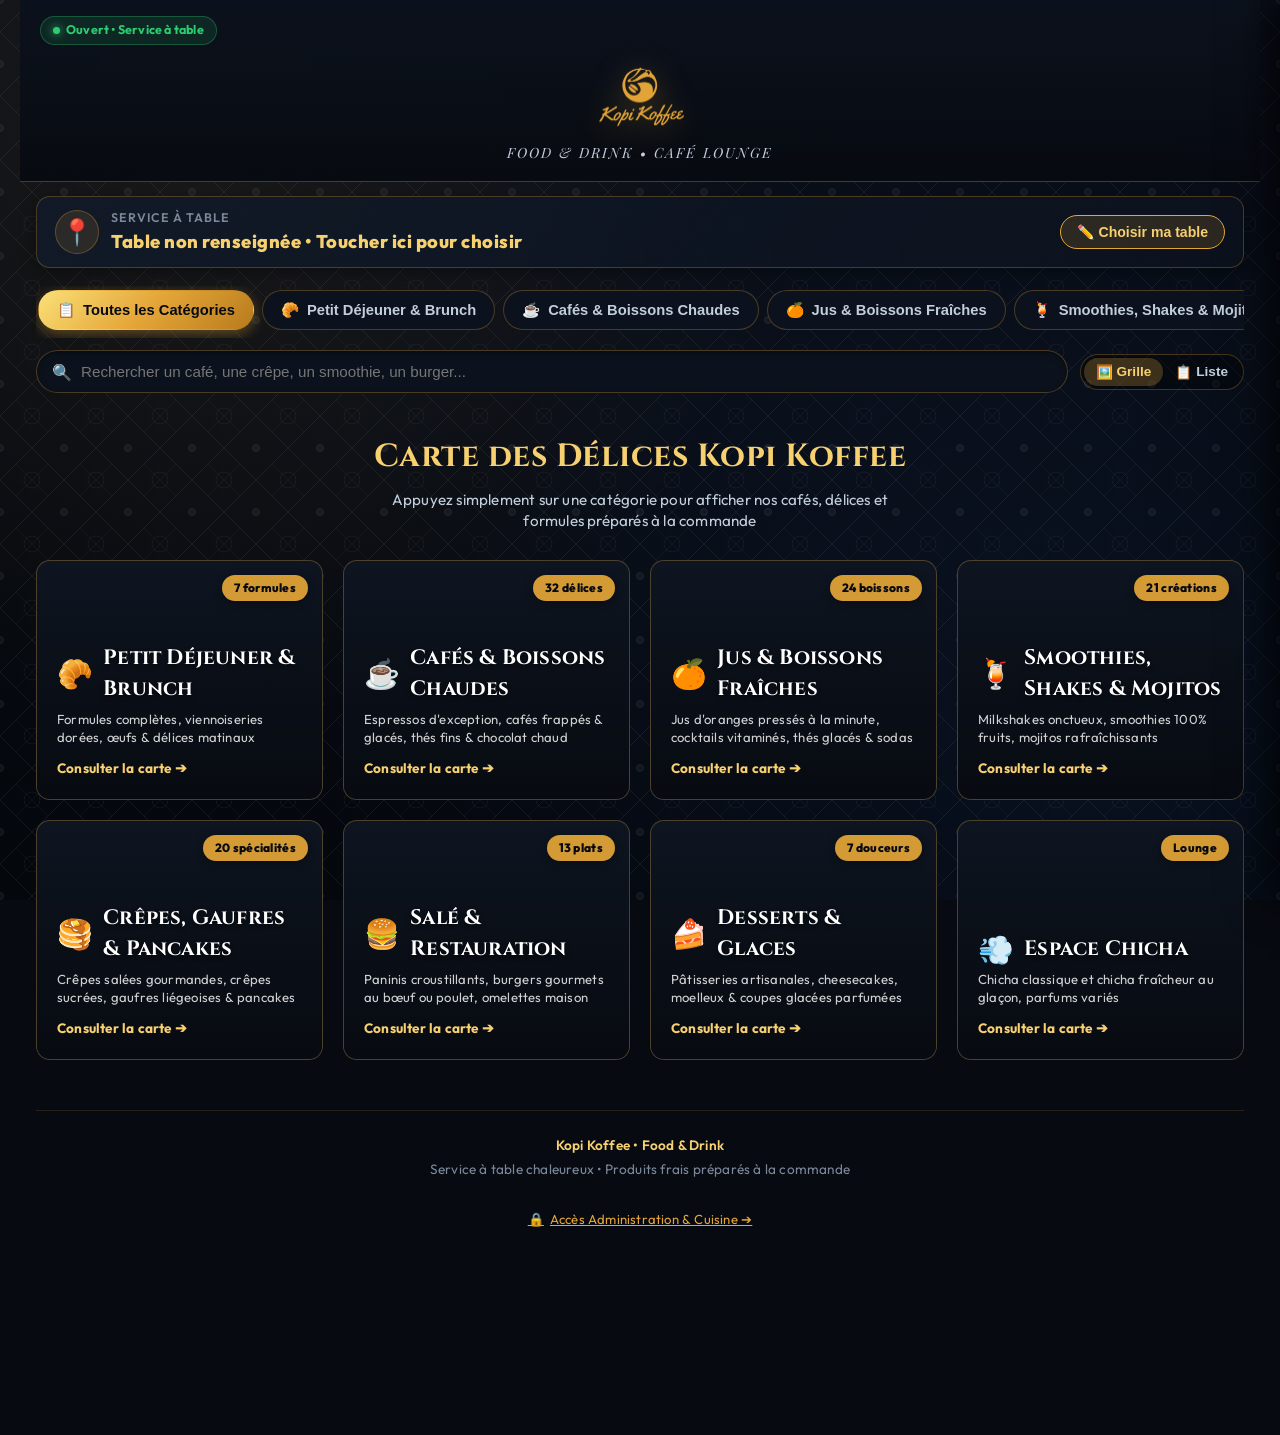
==== commit 03c8dcd3: "feat: separate dedicated customer index.html and password-protected admin.html with elder-friendly U" ====
--- a/index.html
+++ b/index.html
@@ -3,7 +3,7 @@
 <head>
     <meta charset="UTF-8">
     <meta name="viewport" content="width=device-width, initial-scale=1.0, maximum-scale=1.0, user-scalable=no">
-    <title>Kopi Koffee • Food & Drink • Menu & Commande Intelligente</title>
+    <title>Kopi Koffee • Food & Drink • Menu & Commande à Table</title>
     <meta name="description" content="Menu digital intelligent et commande à table pour Kopi Koffee. Cafés d'exception, formules petit déjeuner, crêpes, jus et smoothies.">
     <link rel="preconnect" href="https://fonts.googleapis.com">
     <link rel="preconnect" href="https://fonts.gstatic.com" crossorigin>
@@ -19,52 +19,14 @@
     <div class="app-wrapper">
 
         <!-- ================================================================
-             PORTAL / WELCOME SCREEN (Initial landing view)
+             SITE HEADER & BRANDING (Direct client entry)
              ================================================================ -->
-        <section id="portal-view" class="portal-wrapper">
-            <img src="logo-gold.png" alt="Kopi Koffee" class="portal-logo-img">
-            <h1 class="portal-tagline">Food & Drink • Café Lounge</h1>
-            <p class="portal-subtitle">Bienvenue chez Kopi Koffee. Veuillez sélectionner votre espace pour continuer :</p>
-
-            <div class="portal-cards-grid">
-                <!-- Customer Portal Card -->
-                <div class="portal-card" onclick="enterCustomerView()">
-                    <div class="portal-card-icon">☕</div>
-                    <h2 class="portal-card-title">Espace Client</h2>
-                    <p class="portal-card-desc">Consultez notre carte complète, composez votre panier et commandez directement depuis votre table.</p>
-                    <button class="portal-btn">
-                        <span>Consulter le Menu Client</span>
-                        <span>➔</span>
-                    </button>
-                </div>
-
-                <!-- Staff / Kitchen Portal Card (Protected by PIN 10699) -->
-                <div class="portal-card" onclick="openPinModal()">
-                    <div class="portal-card-icon">👨‍🍳</div>
-                    <h2 class="portal-card-title">Espace Cuisine</h2>
-                    <p class="portal-card-desc">Gestion en direct des commandes par table, suivi des préparations, encaissements et impression des tickets.</p>
-                    <button class="portal-btn portal-btn-staff">
-                        <span>🔒 Accès Personnel Cuisine</span>
-                        <span>➔</span>
-                    </button>
-                </div>
-            </div>
-        </section>
-
-        <!-- ================================================================
-             SITE HEADER (Shown when inside Customer or Kitchen view)
-             ================================================================ -->
-        <header id="site-header" class="site-header hidden">
+        <header id="site-header" class="site-header" style="margin-bottom: 14px;">
             <div class="header-top-row">
                 <div class="store-status-pill">
                     <span class="store-status-dot"></span>
                     <span id="header-status-text">Ouvert • Service à table</span>
                 </div>
-                <div class="header-actions-right">
-                    <button id="header-exit-btn" class="exit-btn" onclick="returnToPortal()" title="Retour à l'accueil">
-                        <span>✕</span> Changer d'espace
-                    </button>
-                </div>
             </div>
 
             <div class="brand-container">
@@ -74,19 +36,35 @@
         </header>
 
         <!-- ================================================================
-             CUSTOMER VIEW (Client interface)
+             ELDER-FRIENDLY & ACCESSIBLE TABLE STRIP
              ================================================================ -->
-        <main id="customer-view" class="hidden">
+        <div class="elder-table-strip" onclick="openTableModal()" role="button" tabindex="0" aria-label="Choisir le numéro de table">
+            <div class="table-strip-left">
+                <span class="table-strip-icon">📍</span>
+                <div class="table-strip-text">
+                    <span class="table-strip-label">Service à table</span>
+                    <span id="active-table-display" class="table-strip-value">Table non renseignée • Toucher ici pour choisir</span>
+                </div>
+            </div>
+            <button class="table-strip-change-btn" type="button">
+                <span id="table-btn-text">✏️ Choisir ma table</span>
+            </button>
+        </div>
+
+        <!-- ================================================================
+             CUSTOMER ORDERING INTERFACE
+             ================================================================ -->
+        <main id="customer-view">
 
             <!-- Main Categories Bar (8 Primary Groups) -->
             <nav class="main-groups-container">
-                <div id="main-groups-scroller" class="main-groups-scroller" aria-label="Groupes de menu"></div>
+                <div id="main-groups-scroller" class="main-groups-scroller" aria-label="Catégories du menu"></div>
             </nav>
 
-            <!-- Active Category Header & Back Button (Shown when a category is selected) -->
+            <!-- Active Category Header & Large Back Button -->
             <div id="category-banner" class="category-banner" style="display: none;">
                 <button class="category-back-btn" onclick="backToCategories()" title="Revenir aux catégories">
-                    <span class="back-arrow">←</span> Toutes les Catégories
+                    <span class="back-arrow">←</span> Revenir aux Catégories
                 </button>
                 <div class="category-banner-info">
                     <span id="category-banner-icon" class="category-banner-icon">☕</span>
@@ -109,7 +87,7 @@
                 </div>
 
                 <div class="layout-toggle-group">
-                    <button class="layout-btn active" data-layout="grid" onclick="setViewLayout('grid')" title="Vue grille avec grandes photos">
+                    <button class="layout-btn active" data-layout="grid" onclick="setViewLayout('grid')" title="Vue grille avec photos">
                         <span>🖼️</span> Grille
                     </button>
                     <button class="layout-btn" data-layout="list" onclick="setViewLayout('list')" title="Vue liste compacte">
@@ -118,128 +96,59 @@
                 </div>
             </div>
 
-            <!-- Menu Sections Container -->
+            <!-- Menu Sections / Category Hub Container -->
             <div id="menu-sections-container"></div>
 
-            <!-- Customer Footer with discreet staff access -->
-            <footer class="customer-footer">
-                <p>Kopi Koffee • Tous droits réservés • Merci d'avoir choisi Kopi Koffee</p>
-                <p style="margin-top: 8px;">
-                    <button onclick="openPinModal()">🔒 Accès Personnel Cuisine</button>
+            <!-- Customer Footer with discreet staff link -->
+            <footer class="customer-footer" style="margin-top: 50px; text-align: center; color: var(--text-muted); font-size: 0.85rem; padding: 24px 0 60px 0; border-top: 1px solid rgba(229, 166, 56, 0.15);">
+                <p style="font-weight: 600; color: var(--gold-light);">Kopi Koffee • Food & Drink</p>
+                <p style="margin-top: 4px;">Service à table chaleureux • Produits frais préparés à la commande</p>
+                <p style="margin-top: 14px;">
+                    <a href="admin.html" class="discreet-admin-link">
+                        <span>🔒</span> Accès Administration & Cuisine ➔
+                    </a>
                 </p>
             </footer>
 
         </main>
 
-        <!-- ================================================================
-             ADMIN / KITCHEN DISPLAY VIEW (KDS)
-             ================================================================ -->
-        <main id="admin-view" class="hidden">
-
-            <!-- Header & Metrics -->
-            <div class="admin-metrics">
-                <div class="metric-card">
-                    <div class="metric-icon">⏳</div>
-                    <div>
-                        <div id="metric-active-orders" class="metric-value">0</div>
-                        <div class="metric-label">Commandes en cours</div>
-                    </div>
-                </div>
-                <div class="metric-card">
-                    <div class="metric-icon">💰</div>
-                    <div>
-                        <div id="metric-today-revenue" class="metric-value">0.0 DT</div>
-                        <div class="metric-label">Recettes du jour</div>
-                    </div>
-                </div>
-                <div class="metric-card">
-                    <div class="metric-icon">🍽️</div>
-                    <div>
-                        <div id="metric-items-prepared" class="metric-value">0</div>
-                        <div class="metric-label">Articles préparés</div>
-                    </div>
-                </div>
-            </div>
-
-            <!-- KDS Controls & Filter -->
-            <div class="admin-controls">
-                <div class="admin-filter-group">
-                    <button class="filter-btn active" data-filter="all" onclick="setAdminFilter('all')">Toutes</button>
-                    <button class="filter-btn" data-filter="pending" onclick="setAdminFilter('pending')">En attente</button>
-                    <button class="filter-btn" data-filter="preparing" onclick="setAdminFilter('preparing')">En préparation</button>
-                    <button class="filter-btn" data-filter="completed" onclick="setAdminFilter('completed')">Servies</button>
-                </div>
-
-                <div style="display: flex; gap: 8px; flex-wrap: wrap;">
-                    <button id="sound-toggle" class="sound-toggle-btn sound-on">🔔 Son Activé</button>
-                    <button class="filter-btn" onclick="clearAllOrders()" style="color: var(--danger); border-color: rgba(231,76,60,0.3);">🧹 Vider historique</button>
-                </div>
-            </div>
-
-            <!-- Orders Grid -->
-            <div id="admin-orders-container" class="admin-orders-grid"></div>
-
-        </main>
-
-    </div>
-
-    <!-- ================================================================
-         TABLE NUMBER SELECTION MODAL (Prompted when ordering)
+    </div>
+
+    <!-- ================================================================
+         TABLE NUMBER SELECTION MODAL (Elder-Friendly with 1-tap quick buttons)
          ================================================================ -->
     <div id="table-modal-overlay" class="table-modal-overlay" onclick="handleTableOverlayClick(event)">
         <div class="table-modal">
-            <h3 class="table-modal-title">📍 Numéro de Table</h3>
-            <p class="table-modal-desc">Veuillez indiquer le numéro de votre table pour que le serveur vous apporte votre commande :</p>
-
+            <h3 class="table-modal-title">📍 À quelle table êtes-vous ?</h3>
+            <p class="table-modal-desc">Sélectionnez le numéro de votre table ou indiquez-le ci-dessous pour être servi directement :</p>
+
+            <div class="modal-quick-tables-title">Sélection rapide par numéro de table :</div>
+            <div class="modal-quick-tables-grid">
+                <button type="button" class="quick-table-btn" onclick="selectQuickTable('1')">Table 1</button>
+                <button type="button" class="quick-table-btn" onclick="selectQuickTable('2')">Table 2</button>
+                <button type="button" class="quick-table-btn" onclick="selectQuickTable('3')">Table 3</button>
+                <button type="button" class="quick-table-btn" onclick="selectQuickTable('4')">Table 4</button>
+                <button type="button" class="quick-table-btn" onclick="selectQuickTable('5')">Table 5</button>
+                <button type="button" class="quick-table-btn" onclick="selectQuickTable('6')">Table 6</button>
+                <button type="button" class="quick-table-btn" onclick="selectQuickTable('7')">Table 7</button>
+                <button type="button" class="quick-table-btn" onclick="selectQuickTable('8')">Table 8</button>
+                <button type="button" class="quick-table-btn" onclick="selectQuickTable('9')">Table 9</button>
+                <button type="button" class="quick-table-btn" onclick="selectQuickTable('10')">Table 10</button>
+                <button type="button" class="quick-table-btn" onclick="selectQuickTable('11')">Table 11</button>
+                <button type="button" class="quick-table-btn" onclick="selectQuickTable('12')">Table 12</button>
+            </div>
+
+            <div class="modal-quick-tables-title" style="margin-top: 8px;">Ou tapez un autre numéro :</div>
             <div class="table-modal-single-input-wrap">
                 <span class="modal-input-prefix">Table N°</span>
-                <input type="number" id="table-modal-custom" class="table-modal-large-input" placeholder="ex: 4" min="1" max="99">
+                <input type="number" id="table-modal-custom" class="table-modal-large-input" placeholder="ex: 15" min="1" max="99">
             </div>
 
             <div style="display: flex; gap: 10px; margin-top: 20px;">
-                <button class="modal-close-btn" style="flex: 1;" onclick="closeTableModal()">Annuler</button>
+                <button class="modal-close-btn" style="flex: 1;" onclick="closeTableModal()">Fermer</button>
                 <button class="table-modal-confirm-btn" style="flex: 2;" onclick="confirmTableAndSubmit()">
-                    <span>Valider & Commander ➔</span>
+                    <span>Valider ma Table ✅</span>
                 </button>
-            </div>
-        </div>
-    </div>
-
-    <!-- ================================================================
-         SECURITY PIN CODE MODAL (Staff Code: 10699)
-         ================================================================ -->
-    <div id="pin-modal-overlay" class="pin-modal-overlay" onclick="handlePinOverlayClick(event)">
-        <div class="pin-modal" id="pin-modal-card">
-            <button class="pin-modal-close" onclick="closePinModal()" title="Fermer">✕</button>
-            <div class="pin-lock-icon">🔒</div>
-            <h3 class="pin-title">Espace Personnel</h3>
-            <p class="pin-desc">Veuillez saisir votre code d'accès à 5 chiffres</p>
-
-            <!-- PIN Dots Display -->
-            <div class="pin-dots-container">
-                <div class="pin-dot" id="dot-0"></div>
-                <div class="pin-dot" id="dot-1"></div>
-                <div class="pin-dot" id="dot-2"></div>
-                <div class="pin-dot" id="dot-3"></div>
-                <div class="pin-dot" id="dot-4"></div>
-            </div>
-
-            <div id="pin-error-msg" class="pin-error-text"></div>
-
-            <!-- Numeric Keypad -->
-            <div class="pin-keypad">
-                <button class="pin-key" onclick="appendPinDigit('1')">1</button>
-                <button class="pin-key" onclick="appendPinDigit('2')">2</button>
-                <button class="pin-key" onclick="appendPinDigit('3')">3</button>
-                <button class="pin-key" onclick="appendPinDigit('4')">4</button>
-                <button class="pin-key" onclick="appendPinDigit('5')">5</button>
-                <button class="pin-key" onclick="appendPinDigit('6')">6</button>
-                <button class="pin-key" onclick="appendPinDigit('7')">7</button>
-                <button class="pin-key" onclick="appendPinDigit('8')">8</button>
-                <button class="pin-key" onclick="appendPinDigit('9')">9</button>
-                <button class="pin-key key-clear" onclick="clearPin()">C</button>
-                <button class="pin-key" onclick="appendPinDigit('0')">0</button>
-                <button class="pin-key key-enter" onclick="submitCurrentPin()">➔</button>
             </div>
         </div>
     </div>
@@ -258,8 +167,9 @@
                 <span id="cart-bar-total" class="cart-bar-total">0.0 DT</span>
             </div>
         </div>
+
         <button class="cart-view-btn" onclick="openCartDrawer()">
-            <span>Voir le panier</span>
+            <span>Voir ma commande</span>
             <span>➔</span>
         </button>
     </div>
@@ -271,7 +181,7 @@
 
     <aside id="cart-drawer" class="cart-drawer" aria-label="Panier">
         <div class="drawer-header">
-            <h2 class="drawer-title">Votre Panier</h2>
+            <h2 class="drawer-title">Votre Commande</h2>
             <button class="drawer-close-btn" onclick="closeCartDrawer()">✕</button>
         </div>
 
@@ -281,8 +191,8 @@
             <!-- In-Cart Table Number Input -->
             <div class="drawer-table-section">
                 <div class="drawer-table-header">
-                    <label for="cart-custom-table" class="drawer-table-title">📍 Numéro de Table</label>
-                    <span id="cart-selected-table-label" style="color: var(--gold-light); font-weight: 700; font-size: 0.85rem;">Non renseigné</span>
+                    <label for="cart-custom-table" class="drawer-table-title">📍 Servir à la Table</label>
+                    <span id="cart-selected-table-label" style="color: var(--gold-light); font-weight: 700; font-size: 0.95rem;">Non renseigné</span>
                 </div>
                 <div class="cart-table-input-wrap">
                     <span class="table-input-prefix">Table N°</span>
@@ -291,17 +201,17 @@
             </div>
 
             <div class="drawer-notes">
-                <label for="order-special-notes">Instructions particulières (Optionnel) :</label>
-                <textarea id="order-special-notes" rows="2" placeholder="Ex: Café sans sucre, crêpe bien dorée, sauce à part..."></textarea>
+                <label for="order-special-notes">Instructions particulières pour la cuisine (Optionnel) :</label>
+                <textarea id="order-special-notes" rows="2" placeholder="Ex: Café sans sucre, crêpe bien dorée, eau gazeuse fraîche..."></textarea>
             </div>
 
             <div class="drawer-summary-row">
-                <span style="font-weight: 600; color: var(--text-secondary);">Total à payer :</span>
+                <span style="font-weight: 700; font-size: 1.1rem; color: var(--text-primary);">Total à payer :</span>
                 <span id="drawer-total-price" class="drawer-summary-total">0.0 DT</span>
             </div>
 
             <button class="drawer-checkout-btn" onclick="submitOrder()">
-                <span>🚀 Envoyer en Cuisine</span>
+                <span>🚀 ENVOYER LA COMMANDE</span>
             </button>
         </div>
     </aside>
@@ -311,13 +221,13 @@
          ================================================================ -->
     <div id="status-modal-overlay" class="modal-overlay">
         <div class="status-modal">
-            <div class="status-icon-anim">👨‍🍳</div>
-            <h3 class="status-title">Commande Envoyée !</h3>
-            <p id="modal-order-meta" style="color: var(--gold-light); font-weight: 700; margin-bottom: 6px;">
+            <div class="status-icon-anim">🎉</div>
+            <h3 class="status-title">Commande Bien Reçue !</h3>
+            <p id="modal-order-meta" style="color: var(--gold-light); font-weight: 700; font-size: 1.05rem; margin-bottom: 6px;">
                 <span id="modal-order-id">#KP-000000</span> • <span id="modal-table-num">Table 4</span>
             </p>
             <p id="modal-status-description" class="status-desc">
-                Votre commande a été transmise directement au comptoir et à la cuisine.
+                Votre commande a été transmise en cuisine et au barista.
             </p>
 
             <div class="status-steps">
@@ -335,7 +245,11 @@
                 </div>
             </div>
 
-            <button class="modal-close-btn" onclick="closeStatusModal()">Fermer et Continuer</button>
+            <div style="background: rgba(229, 166, 56, 0.08); border: 1px solid rgba(229, 166, 56, 0.25); border-radius: var(--radius-sm); padding: 10px 14px; margin: 16px 0; font-size: 0.88rem; color: var(--text-secondary);">
+                ☕ Le serveur vous apporte votre commande dès qu'elle est prête à votre table. Bon appétit !
+            </div>
+
+            <button class="modal-close-btn" onclick="closeStatusModal()">Continuer sur le Menu</button>
         </div>
     </div>
 
--- a/styles.css
+++ b/styles.css
@@ -72,9 +72,10 @@
     position: fixed;
     inset: 0;
     pointer-events: none;
-    background-image: radial-gradient(rgba(229, 166, 56, 0.4) 0.65px, transparent 0.65px);
-    background-size: 28px 28px;
-    opacity: 0.03;
+    background-image: 
+        url("data:image/svg+xml,%3Csvg xmlns='http://www.w3.org/2000/svg' width='64' height='64' viewBox='0 0 64 64'%3E%3Cg fill='none' stroke='rgba(255,255,255,0.065)' stroke-width='1'%3E%3Cpath d='M32 0 L64 32 L32 64 L0 32 Z'/%3E%3Ccircle cx='32' cy='32' r='8' stroke='rgba(255,255,255,0.05)'/%3E%3Cpath d='M16 16 L48 48 M48 16 L16 48' stroke='rgba(255,255,255,0.035)'/%3E%3Ccircle cx='0' cy='0' r='3.5' fill='rgba(255,255,255,0.045)'/%3E%3Ccircle cx='64' cy='0' r='3.5' fill='rgba(255,255,255,0.045)'/%3E%3Ccircle cx='0' cy='64' r='3.5' fill='rgba(255,255,255,0.045)'/%3E%3Ccircle cx='64' cy='64' r='3.5' fill='rgba(255,255,255,0.045)'/%3E%3C/g%3E%3C/svg%3E");
+    background-size: 64px 64px;
+    opacity: 1;
     z-index: 0;
 }
 
@@ -2130,6 +2131,276 @@
 }
 
 /* ==========================================================================
+   ELDER-FRIENDLY & ACCESSIBLE TABLE STRIP (Prompt, clear table selector)
+   ========================================================================== */
+.elder-table-strip {
+    background: linear-gradient(135deg, rgba(17, 26, 40, 0.95), rgba(12, 18, 29, 0.95));
+    border: 1.5px solid var(--gold-border);
+    border-radius: var(--radius-md);
+    padding: 12px 18px;
+    margin: 0 0 18px 0;
+    display: flex;
+    justify-content: space-between;
+    align-items: center;
+    gap: 12px;
+    cursor: pointer;
+    box-shadow: 0 4px 16px rgba(0, 0, 0, 0.4);
+    transition: var(--transition);
+}
+
+.elder-table-strip:hover {
+    border-color: var(--gold-primary);
+    box-shadow: 0 6px 20px rgba(229, 166, 56, 0.2);
+    transform: translateY(-1px);
+}
+
+.table-strip-left {
+    display: flex;
+    align-items: center;
+    gap: 12px;
+}
+
+.table-strip-icon {
+    font-size: 1.6rem;
+    background: rgba(229, 166, 56, 0.12);
+    width: 44px;
+    height: 44px;
+    border-radius: 50%;
+    display: flex;
+    align-items: center;
+    justify-content: center;
+    border: 1px solid rgba(229, 166, 56, 0.3);
+}
+
+.table-strip-text {
+    display: flex;
+    flex-direction: column;
+}
+
+.table-strip-label {
+    font-size: 0.78rem;
+    color: var(--text-muted);
+    text-transform: uppercase;
+    letter-spacing: 1px;
+    font-weight: 600;
+}
+
+.table-strip-value {
+    font-size: 1.15rem;
+    font-weight: 800;
+    color: var(--gold-light);
+    letter-spacing: 0.5px;
+}
+
+.table-strip-change-btn {
+    background: rgba(229, 166, 56, 0.15);
+    border: 1px solid var(--gold-primary);
+    color: var(--gold-light);
+    padding: 8px 16px;
+    border-radius: var(--radius-full);
+    font-size: 0.88rem;
+    font-weight: 700;
+    cursor: pointer;
+    transition: var(--transition);
+    display: inline-flex;
+    align-items: center;
+    gap: 6px;
+}
+
+.table-strip-change-btn:hover {
+    background: var(--gold-gradient);
+    color: #070a10;
+}
+
+/* Quick Table Buttons in Modal for Elderly Users */
+.modal-quick-tables-title {
+    font-size: 0.85rem;
+    color: var(--text-secondary);
+    margin: 14px 0 8px 0;
+    text-transform: uppercase;
+    letter-spacing: 0.5px;
+    font-weight: 600;
+}
+
+.modal-quick-tables-grid {
+    display: grid;
+    grid-template-columns: repeat(4, 1fr);
+    gap: 8px;
+    margin-bottom: 16px;
+}
+
+.quick-table-btn {
+    background: rgba(17, 26, 40, 0.85);
+    border: 1px solid rgba(229, 166, 56, 0.25);
+    color: var(--text-primary);
+    padding: 10px 4px;
+    border-radius: var(--radius-sm);
+    font-size: 0.95rem;
+    font-weight: 700;
+    cursor: pointer;
+    transition: var(--transition);
+    text-align: center;
+}
+
+.quick-table-btn:hover, .quick-table-btn.active {
+    background: var(--gold-gradient);
+    color: #070a10;
+    border-color: var(--gold-light);
+    box-shadow: 0 2px 10px rgba(229, 166, 56, 0.3);
+}
+
+/* Discreet Admin Link in Customer Footer */
+.discreet-admin-link {
+    color: var(--text-muted);
+    font-size: 0.82rem;
+    text-decoration: none;
+    padding: 6px 14px;
+    border-radius: var(--radius-full);
+    border: 1px solid rgba(255, 255, 255, 0.1);
+    transition: var(--transition);
+    display: inline-flex;
+    align-items: center;
+    gap: 6px;
+    margin-top: 10px;
+}
+
+.discreet-admin-link:hover {
+    color: var(--gold-light);
+    border-color: var(--gold-primary);
+    background: rgba(229, 166, 56, 0.1);
+}
+
+/* ==========================================================================
+   ADMIN PAGE STANDALONE STYLES (admin.html)
+   ========================================================================== */
+.admin-login-screen {
+    min-height: 80vh;
+    display: flex;
+    align-items: center;
+    justify-content: center;
+    padding: 20px;
+}
+
+.admin-header-nav {
+    display: flex;
+    justify-content: space-between;
+    align-items: center;
+    background: linear-gradient(180deg, rgba(17, 26, 40, 0.98), rgba(12, 18, 29, 0.98));
+    border-bottom: 1.5px solid var(--gold-border);
+    padding: 14px 20px;
+    margin: -16px -16px 24px -16px;
+    backdrop-filter: blur(14px);
+    position: sticky;
+    top: 0;
+    z-index: 100;
+}
+
+.admin-nav-left {
+    display: flex;
+    align-items: center;
+    gap: 14px;
+}
+
+.admin-nav-logo {
+    height: 48px;
+    width: auto;
+    object-fit: contain;
+}
+
+.admin-nav-title {
+    font-family: var(--font-heading);
+    font-size: 1.2rem;
+    color: var(--gold-light);
+    margin: 0;
+    letter-spacing: 0.5px;
+}
+
+.admin-nav-right {
+    display: flex;
+    align-items: center;
+    gap: 12px;
+}
+
+.admin-clock-badge {
+    background: rgba(0, 0, 0, 0.4);
+    border: 1px solid rgba(229, 166, 56, 0.2);
+    color: var(--gold-light);
+    font-family: monospace;
+    font-size: 0.95rem;
+    font-weight: 700;
+    padding: 6px 12px;
+    border-radius: var(--radius-sm);
+}
+
+.admin-nav-btn {
+    background: rgba(255, 255, 255, 0.08);
+    border: 1px solid rgba(255, 255, 255, 0.15);
+    color: var(--text-secondary);
+    padding: 7px 14px;
+    border-radius: var(--radius-full);
+    font-size: 0.85rem;
+    font-weight: 600;
+    cursor: pointer;
+    text-decoration: none;
+    transition: var(--transition);
+    display: inline-flex;
+    align-items: center;
+    gap: 6px;
+}
+
+.admin-nav-btn:hover {
+    background: rgba(229, 166, 56, 0.18);
+    border-color: var(--gold-primary);
+    color: var(--gold-light);
+}
+
+.admin-lock-btn {
+    border-color: rgba(231, 76, 60, 0.35);
+    color: var(--danger);
+}
+
+.admin-lock-btn:hover {
+    background: rgba(231, 76, 60, 0.15);
+    border-color: var(--danger);
+    color: #ff7675;
+}
+
+/* Accessible Bigger Touch Targets for Elders */
+.add-btn {
+    min-height: 44px;
+    font-size: 0.95rem;
+    font-weight: 800;
+}
+
+.step-btn {
+    width: 36px;
+    height: 36px;
+    font-size: 1.2rem;
+}
+
+.step-qty {
+    min-width: 30px;
+    font-size: 1.05rem;
+    font-weight: 800;
+}
+
+.category-back-btn {
+    background: linear-gradient(135deg, rgba(229, 166, 56, 0.2), rgba(184, 123, 28, 0.1));
+    border: 1.5px solid var(--gold-primary);
+    color: var(--gold-light);
+    font-weight: 800;
+    font-size: 0.95rem;
+    padding: 10px 18px;
+    box-shadow: 0 4px 12px rgba(0, 0, 0, 0.4);
+}
+
+.category-back-btn:hover {
+    background: var(--gold-gradient);
+    color: #070a10;
+    transform: translateX(-3px);
+}
+
+/* ==========================================================================
    RESPONSIVE DESIGN
    ========================================================================== */
 @media (max-width: 640px) {
@@ -2158,3 +2429,4 @@
         width: calc(100% - 24px);
     }
 }
+
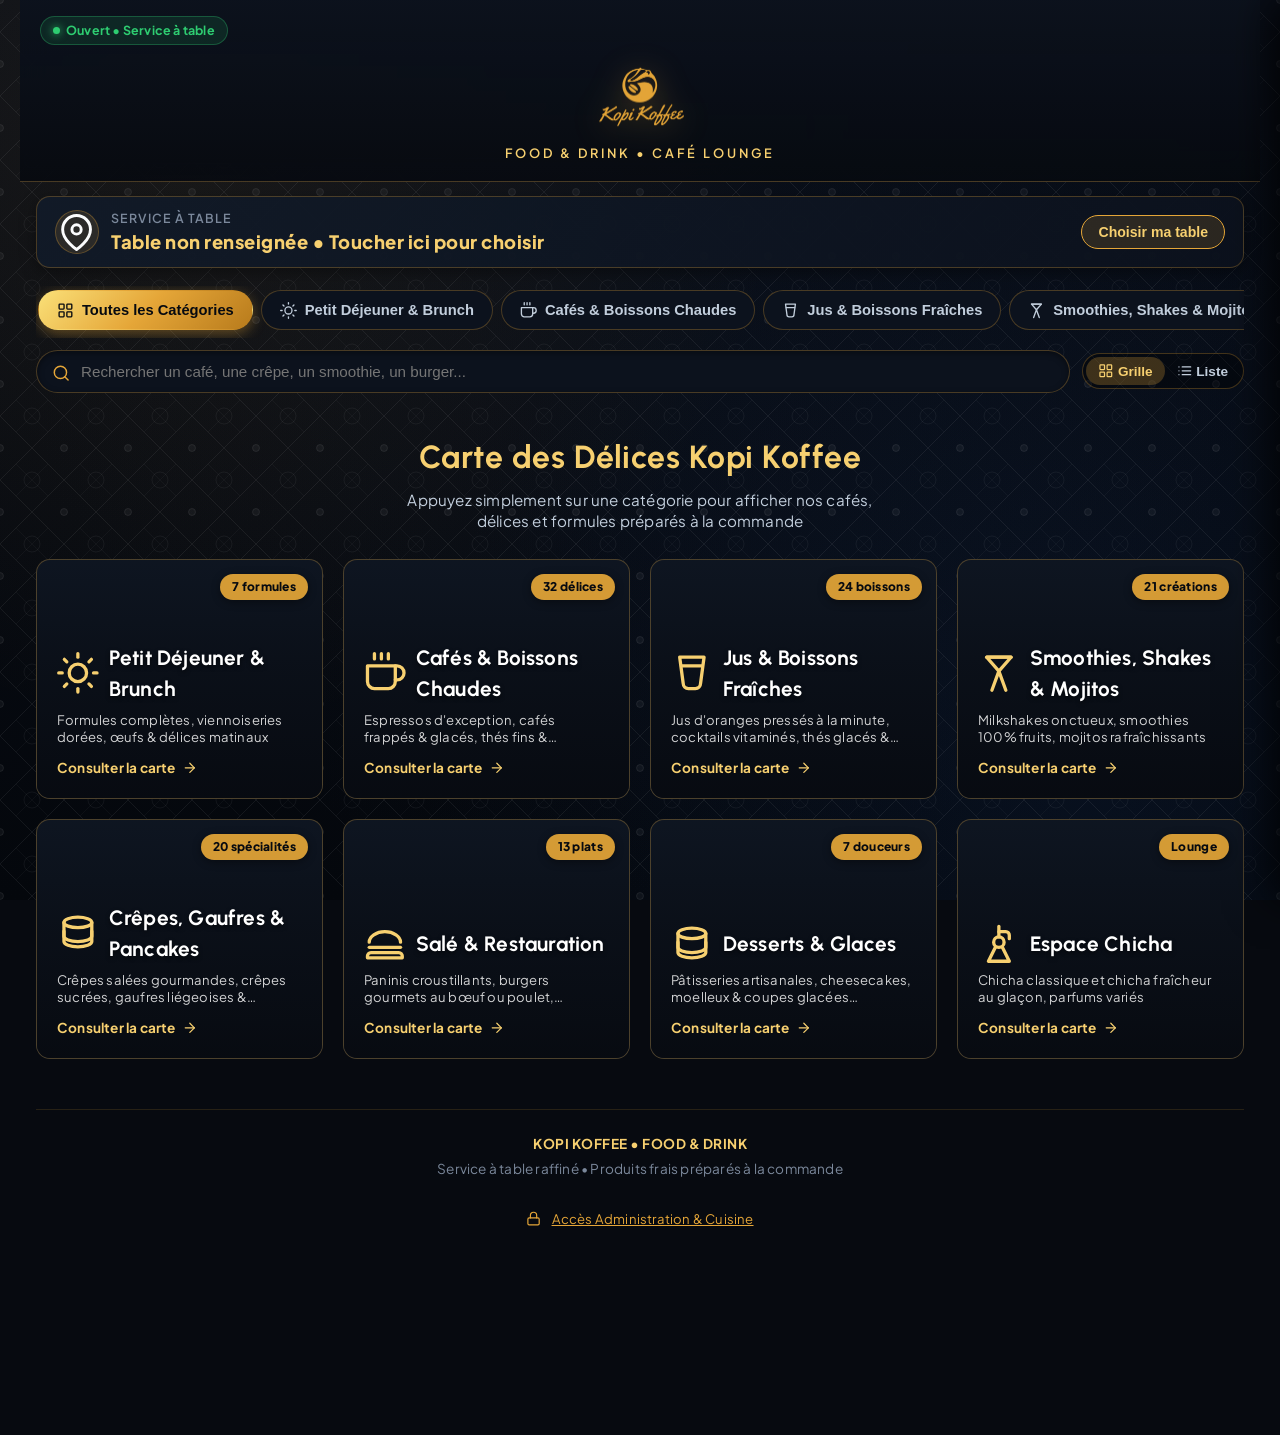
==== commit 84c7922b: "feat: modern luxury typography (Urbanist + Plus Jakarta Sans) and complete replacement of all emojis" ====
--- a/index.html
+++ b/index.html
@@ -4,10 +4,10 @@
     <meta charset="UTF-8">
     <meta name="viewport" content="width=device-width, initial-scale=1.0, maximum-scale=1.0, user-scalable=no">
     <title>Kopi Koffee • Food & Drink • Menu & Commande à Table</title>
-    <meta name="description" content="Menu digital intelligent et commande à table pour Kopi Koffee. Cafés d'exception, formules petit déjeuner, crêpes, jus et smoothies.">
+    <meta name="description" content="Menu digital d'exception et commande à table pour Kopi Koffee. Cafés de spécialité, formules petit déjeuner, crêpes et boissons fraîches.">
     <link rel="preconnect" href="https://fonts.googleapis.com">
     <link rel="preconnect" href="https://fonts.gstatic.com" crossorigin>
-    <link href="https://fonts.googleapis.com/css2?family=Cinzel:wght@500;600;700;800;900&family=Outfit:wght@300;400;500;600;700;800;900&family=Playfair+Display:ital,wght@0,500;0,600;0,700;1,400;1,600&display=swap" rel="stylesheet">
+    <link href="https://fonts.googleapis.com/css2?family=Plus+Jakarta+Sans:ital,wght@0,300;0,400;0,500;0,600;0,700;0,800;1,400;1,600&family=Urbanist:ital,wght@0,400;0,500;0,600;0,700;0,800;0,900;1,400;1,600&display=swap" rel="stylesheet">
     <link rel="stylesheet" href="styles.css">
     <link rel="icon" type="image/png" href="logo-gold.png">
 </head>
@@ -36,18 +36,23 @@
         </header>
 
         <!-- ================================================================
-             ELDER-FRIENDLY & ACCESSIBLE TABLE STRIP
+             ELDER-FRIENDLY & ACCESSIBLE TABLE STRIP (With Vector Pin Icon)
              ================================================================ -->
         <div class="elder-table-strip" onclick="openTableModal()" role="button" tabindex="0" aria-label="Choisir le numéro de table">
             <div class="table-strip-left">
-                <span class="table-strip-icon">📍</span>
+                <span class="table-strip-icon">
+                    <svg class="icon-svg icon-svg-lg" viewBox="0 0 24 24" fill="none" stroke="currentColor" stroke-width="2" stroke-linecap="round" stroke-linejoin="round">
+                        <path d="M21 10c0 7-9 13-9 13s-9-6-9-13a9 9 0 0 1 18 0z"/>
+                        <circle cx="12" cy="10" r="3"/>
+                    </svg>
+                </span>
                 <div class="table-strip-text">
                     <span class="table-strip-label">Service à table</span>
                     <span id="active-table-display" class="table-strip-value">Table non renseignée • Toucher ici pour choisir</span>
                 </div>
             </div>
             <button class="table-strip-change-btn" type="button">
-                <span id="table-btn-text">✏️ Choisir ma table</span>
+                <span id="table-btn-text">Choisir ma table</span>
             </button>
         </div>
 
@@ -64,10 +69,14 @@
             <!-- Active Category Header & Large Back Button -->
             <div id="category-banner" class="category-banner" style="display: none;">
                 <button class="category-back-btn" onclick="backToCategories()" title="Revenir aux catégories">
-                    <span class="back-arrow">←</span> Revenir aux Catégories
+                    <svg class="icon-svg" viewBox="0 0 24 24" fill="none" stroke="currentColor" stroke-width="2" stroke-linecap="round" stroke-linejoin="round" style="margin-right: 6px;">
+                        <line x1="19" y1="12" x2="5" y2="12"></line>
+                        <polyline points="12 19 5 12 12 5"></polyline>
+                    </svg>
+                    <span>Revenir aux Catégories</span>
                 </button>
                 <div class="category-banner-info">
-                    <span id="category-banner-icon" class="category-banner-icon">☕</span>
+                    <span id="category-banner-icon" class="category-banner-icon"></span>
                     <div>
                         <h2 id="category-banner-title" class="category-banner-title">Cafés & Boissons Chaudes</h2>
                         <span id="category-banner-count" class="category-banner-count">32 articles</span>
@@ -81,17 +90,41 @@
             <!-- Search & Layout Controls Toolbar -->
             <div class="controls-toolbar">
                 <div class="search-wrapper">
-                    <span class="search-icon-left">🔍</span>
+                    <span class="search-icon-left">
+                        <svg class="icon-svg" viewBox="0 0 24 24" fill="none" stroke="currentColor" stroke-width="2" stroke-linecap="round" stroke-linejoin="round">
+                            <circle cx="11" cy="11" r="8"/>
+                            <line x1="21" y1="21" x2="16.65" y2="16.65"/>
+                        </svg>
+                    </span>
                     <input type="text" id="menu-search" class="search-input" placeholder="Rechercher un café, une crêpe, un smoothie, un burger...">
-                    <button id="search-clear" class="search-clear-btn" title="Effacer la recherche">✕</button>
+                    <button id="search-clear" class="search-clear-btn" title="Effacer la recherche">
+                        <svg class="icon-svg" viewBox="0 0 24 24" fill="none" stroke="currentColor" stroke-width="2" stroke-linecap="round" stroke-linejoin="round">
+                            <line x1="18" y1="6" x2="6" y2="18"></line>
+                            <line x1="6" y1="6" x2="18" y2="18"></line>
+                        </svg>
+                    </button>
                 </div>
 
                 <div class="layout-toggle-group">
                     <button class="layout-btn active" data-layout="grid" onclick="setViewLayout('grid')" title="Vue grille avec photos">
-                        <span>🖼️</span> Grille
+                        <svg class="icon-svg" viewBox="0 0 24 24" fill="none" stroke="currentColor" stroke-width="2" stroke-linecap="round" stroke-linejoin="round">
+                            <rect x="3" y="3" width="7" height="7" rx="1"/>
+                            <rect x="14" y="3" width="7" height="7" rx="1"/>
+                            <rect x="14" y="14" width="7" height="7" rx="1"/>
+                            <rect x="3" y="14" width="7" height="7" rx="1"/>
+                        </svg>
+                        <span>Grille</span>
                     </button>
                     <button class="layout-btn" data-layout="list" onclick="setViewLayout('list')" title="Vue liste compacte">
-                        <span>📋</span> Liste
+                        <svg class="icon-svg" viewBox="0 0 24 24" fill="none" stroke="currentColor" stroke-width="2" stroke-linecap="round" stroke-linejoin="round">
+                            <line x1="8" y1="6" x2="21" y2="6"/>
+                            <line x1="8" y1="12" x2="21" y2="12"/>
+                            <line x1="8" y1="18" x2="21" y2="18"/>
+                            <line x1="3" y1="6" x2="3.01" y2="6"/>
+                            <line x1="3" y1="12" x2="3.01" y2="12"/>
+                            <line x1="3" y1="18" x2="3.01" y2="18"/>
+                        </svg>
+                        <span>Liste</span>
                     </button>
                 </div>
             </div>
@@ -101,11 +134,15 @@
 
             <!-- Customer Footer with discreet staff link -->
             <footer class="customer-footer" style="margin-top: 50px; text-align: center; color: var(--text-muted); font-size: 0.85rem; padding: 24px 0 60px 0; border-top: 1px solid rgba(229, 166, 56, 0.15);">
-                <p style="font-weight: 600; color: var(--gold-light);">Kopi Koffee • Food & Drink</p>
-                <p style="margin-top: 4px;">Service à table chaleureux • Produits frais préparés à la commande</p>
+                <p style="font-weight: 700; color: var(--gold-light); letter-spacing: 0.5px;">KOPI KOFFEE • FOOD & DRINK</p>
+                <p style="margin-top: 4px;">Service à table raffiné • Produits frais préparés à la commande</p>
                 <p style="margin-top: 14px;">
                     <a href="admin.html" class="discreet-admin-link">
-                        <span>🔒</span> Accès Administration & Cuisine ➔
+                        <svg class="icon-svg" viewBox="0 0 24 24" fill="none" stroke="currentColor" stroke-width="2" stroke-linecap="round" stroke-linejoin="round" style="margin-right: 4px;">
+                            <rect x="3" y="11" width="18" height="11" rx="2" ry="2"/>
+                            <path d="M7 11V7a5 5 0 0 1 10 0v4"/>
+                        </svg>
+                        <span>Accès Administration & Cuisine</span>
                     </a>
                 </p>
             </footer>
@@ -119,10 +156,10 @@
          ================================================================ -->
     <div id="table-modal-overlay" class="table-modal-overlay" onclick="handleTableOverlayClick(event)">
         <div class="table-modal">
-            <h3 class="table-modal-title">📍 À quelle table êtes-vous ?</h3>
-            <p class="table-modal-desc">Sélectionnez le numéro de votre table ou indiquez-le ci-dessous pour être servi directement :</p>
-
-            <div class="modal-quick-tables-title">Sélection rapide par numéro de table :</div>
+            <h3 class="table-modal-title">À quelle table êtes-vous installé ?</h3>
+            <p class="table-modal-desc">Sélectionnez le numéro de votre table ou tapez-le ci-dessous pour être servi directement :</p>
+
+            <div class="modal-quick-tables-title">Sélection directe :</div>
             <div class="modal-quick-tables-grid">
                 <button type="button" class="quick-table-btn" onclick="selectQuickTable('1')">Table 1</button>
                 <button type="button" class="quick-table-btn" onclick="selectQuickTable('2')">Table 2</button>
@@ -147,19 +184,23 @@
             <div style="display: flex; gap: 10px; margin-top: 20px;">
                 <button class="modal-close-btn" style="flex: 1;" onclick="closeTableModal()">Fermer</button>
                 <button class="table-modal-confirm-btn" style="flex: 2;" onclick="confirmTableAndSubmit()">
-                    <span>Valider ma Table ✅</span>
+                    <span>Confirmer ma Table</span>
                 </button>
             </div>
         </div>
     </div>
 
     <!-- ================================================================
-         FLOATING BOTTOM CART BAR
+         FLOATING BOTTOM CART BAR (With vector cart icon)
          ================================================================ -->
     <div id="floating-cart-bar" class="floating-cart-bar hidden">
         <div class="cart-bar-left">
             <div class="cart-icon-badge">
-                🛒
+                <svg class="icon-svg icon-svg-lg" viewBox="0 0 24 24" fill="none" stroke="currentColor" stroke-width="2" stroke-linecap="round" stroke-linejoin="round">
+                    <path d="M6 2L3 6v14a2 2 0 0 0 2 2h14a2 2 0 0 0 2-2V6l-3-4z"/>
+                    <line x1="3" y1="6" x2="21" y2="6"/>
+                    <path d="M16 10a4 4 0 0 1-8 0"/>
+                </svg>
                 <span id="cart-badge" class="cart-counter">0</span>
             </div>
             <div class="cart-bar-info">
@@ -170,7 +211,10 @@
 
         <button class="cart-view-btn" onclick="openCartDrawer()">
             <span>Voir ma commande</span>
-            <span>➔</span>
+            <svg class="icon-svg" viewBox="0 0 24 24" fill="none" stroke="currentColor" stroke-width="2" stroke-linecap="round" stroke-linejoin="round">
+                <line x1="5" y1="12" x2="19" y2="12"></line>
+                <polyline points="12 5 19 12 12 19"></polyline>
+            </svg>
         </button>
     </div>
 
@@ -182,7 +226,12 @@
     <aside id="cart-drawer" class="cart-drawer" aria-label="Panier">
         <div class="drawer-header">
             <h2 class="drawer-title">Votre Commande</h2>
-            <button class="drawer-close-btn" onclick="closeCartDrawer()">✕</button>
+            <button class="drawer-close-btn" onclick="closeCartDrawer()" aria-label="Fermer le panier">
+                <svg class="icon-svg" viewBox="0 0 24 24" fill="none" stroke="currentColor" stroke-width="2" stroke-linecap="round" stroke-linejoin="round">
+                    <line x1="18" y1="6" x2="6" y2="18"></line>
+                    <line x1="6" y1="6" x2="18" y2="18"></line>
+                </svg>
+            </button>
         </div>
 
         <div id="drawer-items-list" class="drawer-body"></div>
@@ -191,7 +240,7 @@
             <!-- In-Cart Table Number Input -->
             <div class="drawer-table-section">
                 <div class="drawer-table-header">
-                    <label for="cart-custom-table" class="drawer-table-title">📍 Servir à la Table</label>
+                    <label for="cart-custom-table" class="drawer-table-title">Servir à la Table</label>
                     <span id="cart-selected-table-label" style="color: var(--gold-light); font-weight: 700; font-size: 0.95rem;">Non renseigné</span>
                 </div>
                 <div class="cart-table-input-wrap">
@@ -211,18 +260,27 @@
             </div>
 
             <button class="drawer-checkout-btn" onclick="submitOrder()">
-                <span>🚀 ENVOYER LA COMMANDE</span>
+                <span>Confirmer et Envoyer la Commande</span>
+                <svg class="icon-svg" viewBox="0 0 24 24" fill="none" stroke="currentColor" stroke-width="2" stroke-linecap="round" stroke-linejoin="round">
+                    <line x1="5" y1="12" x2="19" y2="12"></line>
+                    <polyline points="12 5 19 12 12 19"></polyline>
+                </svg>
             </button>
         </div>
     </aside>
 
     <!-- ================================================================
-         CUSTOMER ORDER STATUS TRACKER MODAL
+         CUSTOMER ORDER STATUS TRACKER MODAL (Vector check & steps)
          ================================================================ -->
     <div id="status-modal-overlay" class="modal-overlay">
         <div class="status-modal">
-            <div class="status-icon-anim">🎉</div>
-            <h3 class="status-title">Commande Bien Reçue !</h3>
+            <div class="status-icon-anim" style="color: var(--gold-light);">
+                <svg class="icon-svg" style="width: 48px; height: 48px;" viewBox="0 0 24 24" fill="none" stroke="currentColor" stroke-width="2" stroke-linecap="round" stroke-linejoin="round">
+                    <path d="M22 11.08V12a10 10 0 1 1-5.93-9.14"/>
+                    <polyline points="22 4 12 14.01 9 11.01"/>
+                </svg>
+            </div>
+            <h3 class="status-title">Commande Bien Reçue</h3>
             <p id="modal-order-meta" style="color: var(--gold-light); font-weight: 700; font-size: 1.05rem; margin-bottom: 6px;">
                 <span id="modal-order-id">#KP-000000</span> • <span id="modal-table-num">Table 4</span>
             </p>
@@ -245,8 +303,8 @@
                 </div>
             </div>
 
-            <div style="background: rgba(229, 166, 56, 0.08); border: 1px solid rgba(229, 166, 56, 0.25); border-radius: var(--radius-sm); padding: 10px 14px; margin: 16px 0; font-size: 0.88rem; color: var(--text-secondary);">
-                ☕ Le serveur vous apporte votre commande dès qu'elle est prête à votre table. Bon appétit !
+            <div style="background: rgba(229, 166, 56, 0.08); border: 1px solid rgba(229, 166, 56, 0.25); border-radius: var(--radius-sm); padding: 12px 14px; margin: 18px 0; font-size: 0.88rem; color: var(--text-secondary); line-height: 1.5;">
+                Notre équipe vous apporte votre commande dès qu'elle est prête à votre table. Bon appétit !
             </div>
 
             <button class="modal-close-btn" onclick="closeStatusModal()">Continuer sur le Menu</button>
@@ -254,6 +312,7 @@
     </div>
 
     <!-- Scripts -->
+    <script src="icons.js"></script>
     <script src="menu-data.js"></script>
     <script src="app.js"></script>
 </body>
--- a/styles.css
+++ b/styles.css
@@ -3,7 +3,7 @@
    Refined Dark Midnight Navy Blue (almost black) with Imperial Amber Gold accents
    ========================================================================== */
 
-@import url('https://fonts.googleapis.com/css2?family=Cinzel:wght@500;600;700;800;900&family=Outfit:wght@300;400;500;600;700;800;900&family=Playfair+Display:ital,wght@0,500;0,600;0,700;1,400;1,600&display=swap');
+@import url('https://fonts.googleapis.com/css2?family=Plus+Jakarta+Sans:ital,wght@0,300;0,400;0,500;0,600;0,700;0,800;1,400;1,600&family=Urbanist:ital,wght@0,400;0,500;0,600;0,700;0,800;0,900;1,400;1,600&display=swap');
 
 :root {
     /* Palette: Dark Navy Blue Almost Black */
@@ -25,9 +25,9 @@
     --text-secondary: #c2cedc;    /* Clean cool silver-slate */
     --text-muted: #7b889b;
 
-    --font-heading: 'Cinzel', 'Playfair Display', Georgia, serif;
-    --font-body: 'Outfit', -apple-system, BlinkMacSystemFont, 'Segoe UI', Roboto, sans-serif;
-    --font-serif: 'Playfair Display', Georgia, serif;
+    --font-heading: 'Urbanist', 'Plus Jakarta Sans', -apple-system, BlinkMacSystemFont, sans-serif;
+    --font-body: 'Plus Jakarta Sans', -apple-system, BlinkMacSystemFont, sans-serif;
+    --font-serif: 'Urbanist', -apple-system, sans-serif;
 
     --success: #2ecc71;
     --warning: #f39c12;
@@ -42,6 +42,31 @@
     --shadow-card: 0 8px 24px rgba(0, 0, 0, 0.6);
     --shadow-modal: 0 20px 50px rgba(0, 0, 0, 0.9);
     --transition: all 0.25s cubic-bezier(0.16, 1, 0.3, 1);
+}
+
+/* ==========================================================================
+   PREMIUM VECTOR SVG ICON SYSTEM
+   ========================================================================== */
+.icon-svg {
+    display: inline-block;
+    vertical-align: middle;
+    width: 1.15em;
+    height: 1.15em;
+    stroke-width: 1.9;
+    stroke: currentColor;
+    fill: none;
+    flex-shrink: 0;
+    transition: var(--transition);
+}
+
+.icon-svg-lg {
+    width: 1.45em;
+    height: 1.45em;
+}
+
+.icon-svg-xl {
+    width: 2.2em;
+    height: 2.2em;
 }
 
 * {
@@ -484,13 +509,14 @@
 }
 
 .brand-tagline {
-    font-family: var(--font-serif);
-    font-style: italic;
-    color: var(--text-secondary);
-    font-size: 0.88rem;
-    letter-spacing: 2px;
+    font-family: var(--font-body);
+    font-style: normal;
+    color: var(--gold-light);
+    font-size: 0.8rem;
+    font-weight: 600;
+    letter-spacing: 3px;
     text-transform: uppercase;
-    margin-top: 2px;
+    margin-top: 4px;
 }
 
 /* ==========================================================================
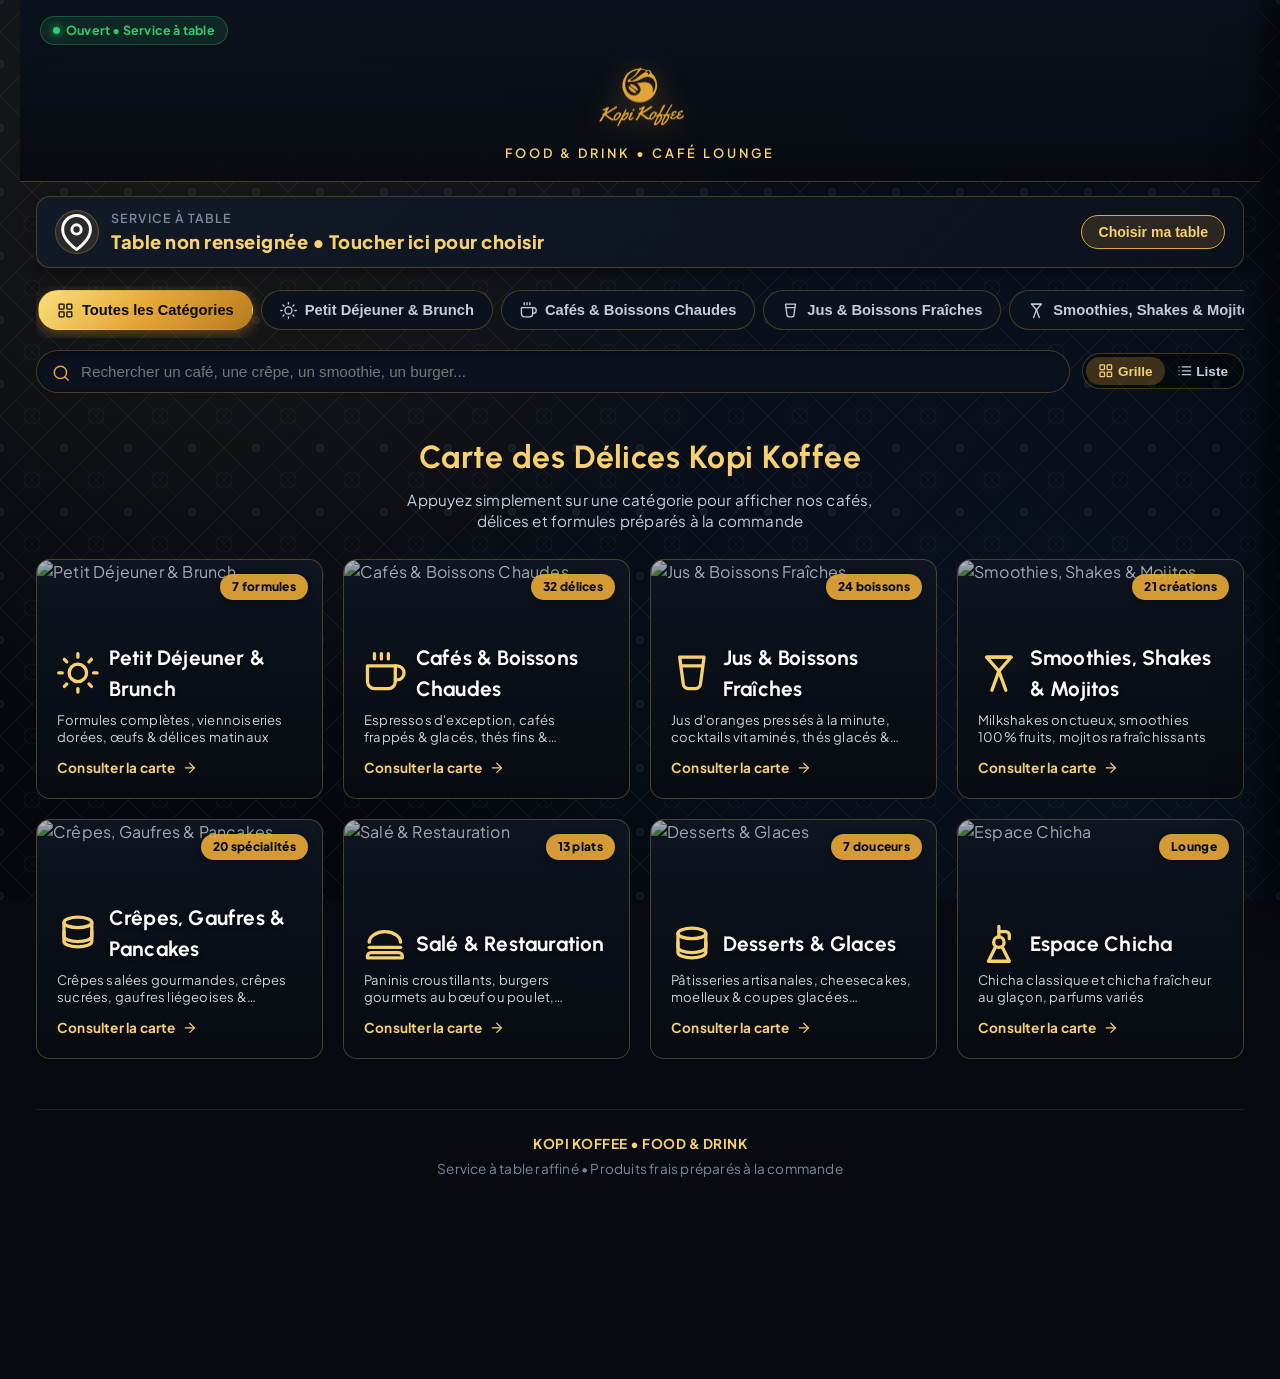
==== commit 8ab27237: "Configure 2 separate URLs: Customer page on / and Admin page on /admin without cross-links" ====
--- a/index.html
+++ b/index.html
@@ -136,15 +136,6 @@
             <footer class="customer-footer" style="margin-top: 50px; text-align: center; color: var(--text-muted); font-size: 0.85rem; padding: 24px 0 60px 0; border-top: 1px solid rgba(229, 166, 56, 0.15);">
                 <p style="font-weight: 700; color: var(--gold-light); letter-spacing: 0.5px;">KOPI KOFFEE • FOOD & DRINK</p>
                 <p style="margin-top: 4px;">Service à table raffiné • Produits frais préparés à la commande</p>
-                <p style="margin-top: 14px;">
-                    <a href="admin.html" class="discreet-admin-link">
-                        <svg class="icon-svg" viewBox="0 0 24 24" fill="none" stroke="currentColor" stroke-width="2" stroke-linecap="round" stroke-linejoin="round" style="margin-right: 4px;">
-                            <rect x="3" y="11" width="18" height="11" rx="2" ry="2"/>
-                            <path d="M7 11V7a5 5 0 0 1 10 0v4"/>
-                        </svg>
-                        <span>Accès Administration & Cuisine</span>
-                    </a>
-                </p>
             </footer>
 
         </main>
--- a/styles.css
+++ b/styles.css
@@ -346,8 +346,8 @@
 .pin-dots-container {
     display: flex;
     justify-content: center;
-    gap: 12px;
-    margin-bottom: 20px;
+    gap: 14px;
+    margin-bottom: 24px;
 }
 
 .pin-dot {
@@ -362,53 +362,70 @@
 .pin-dot.filled {
     background: var(--gold-gradient);
     border-color: var(--gold-light);
-    box-shadow: 0 0 10px rgba(229, 166, 56, 0.6);
+    box-shadow: 0 0 14px rgba(229, 166, 56, 0.8);
+    transform: scale(1.15);
 }
 
 .pin-error-text {
     color: var(--danger);
-    font-size: 0.82rem;
+    font-size: 0.85rem;
     font-weight: 700;
-    min-height: 18px;
+    min-height: 20px;
     margin-bottom: 14px;
 }
 
 .pin-keypad {
     display: grid;
     grid-template-columns: repeat(3, 1fr);
-    gap: 10px;
-    max-width: 280px;
+    gap: 14px;
+    max-width: 270px;
     margin: 0 auto;
 }
 
 .pin-key {
-    background: rgba(0, 0, 0, 0.35);
-    border: 1px solid rgba(229, 166, 56, 0.2);
+    width: 68px;
+    height: 68px;
+    border-radius: 50%;
+    background: rgba(17, 26, 40, 0.85);
+    border: 1.5px solid rgba(229, 166, 56, 0.25);
     color: var(--text-primary);
-    font-size: 1.3rem;
+    font-family: var(--font-body);
+    font-size: 1.45rem;
     font-weight: 700;
-    height: 52px;
-    border-radius: var(--radius-sm);
     cursor: pointer;
     transition: var(--transition);
     display: flex;
     align-items: center;
     justify-content: center;
+    margin: 0 auto;
+    box-shadow: 0 4px 14px rgba(0, 0, 0, 0.35);
 }
 
 .pin-key:hover {
-    background: rgba(229, 166, 56, 0.25);
-    color: var(--gold-light);
-    border-color: var(--gold-primary);
+    background: rgba(229, 166, 56, 0.22);
+    border-color: var(--gold-light);
+    color: var(--gold-light);
+    transform: scale(1.06);
+    box-shadow: 0 0 16px rgba(229, 166, 56, 0.35);
 }
 
 .pin-key:active {
-    transform: scale(0.96);
+    transform: scale(0.95);
+    background: var(--gold-gradient);
+    color: #070a10;
 }
 
 .pin-key.key-clear {
     color: var(--danger);
-    font-size: 1rem;
+    font-size: 0.95rem;
+    font-weight: 700;
+    border-color: rgba(231, 76, 60, 0.3);
+}
+
+.pin-key.key-clear:hover {
+    background: rgba(231, 76, 60, 0.15);
+    border-color: var(--danger);
+    color: #ff7675;
 }
 
 .pin-key.key-enter {
@@ -416,6 +433,7 @@
     color: #070a10;
     font-weight: 800;
     border: none;
+    box-shadow: 0 4px 14px rgba(229, 166, 56, 0.4);
 }
 
 /* ==========================================================================
@@ -1855,43 +1873,80 @@
    ========================================================================== */
 .admin-metrics {
     display: grid;
-    grid-template-columns: repeat(auto-fit, minmax(200px, 1fr));
+    grid-template-columns: repeat(auto-fit, minmax(220px, 1fr));
     gap: 16px;
     margin-bottom: 24px;
 }
 
 .metric-card {
-    background: var(--bg-card);
+    background: linear-gradient(145deg, rgba(17, 26, 40, 0.9), rgba(12, 18, 29, 0.95));
     border: 1px solid var(--gold-border);
     border-radius: var(--radius-md);
-    padding: 16px;
+    padding: 18px 20px;
     display: flex;
     align-items: center;
     gap: 16px;
+    backdrop-filter: blur(10px);
+    transition: var(--transition);
+    position: relative;
+    overflow: hidden;
+}
+
+.metric-card::before {
+    content: '';
+    position: absolute;
+    top: 0;
+    left: 0;
+    right: 0;
+    height: 3px;
+    background: var(--gold-gradient);
+    opacity: 0.6;
+}
+
+.metric-card.card-pending::before { background: linear-gradient(90deg, #f39c12, #e67e22); }
+.metric-card.card-preparing::before { background: linear-gradient(90deg, #3498db, #2980b9); }
+.metric-card.card-revenue::before { background: var(--gold-gradient); }
+.metric-card.card-items::before { background: linear-gradient(90deg, #2ecc71, #27ae60); }
+
+.metric-card:hover {
+    transform: translateY(-2px);
+    border-color: var(--gold-primary);
+    box-shadow: 0 8px 24px rgba(0, 0, 0, 0.4), var(--gold-glow);
 }
 
 .metric-icon {
-    font-size: 2rem;
+    font-size: 1.5rem;
     color: var(--gold-light);
     width: 48px;
     height: 48px;
-    border-radius: 50%;
+    border-radius: 12px;
     background: rgba(229, 166, 56, 0.12);
+    border: 1px solid rgba(229, 166, 56, 0.25);
     display: flex;
     align-items: center;
     justify-content: center;
-}
+    flex-shrink: 0;
+}
+
+.card-pending .metric-icon { color: var(--warning); background: rgba(243, 156, 18, 0.12); border-color: rgba(243, 156, 18, 0.25); }
+.card-preparing .metric-icon { color: var(--info); background: rgba(52, 152, 219, 0.12); border-color: rgba(52, 152, 219, 0.25); }
+.card-revenue .metric-icon { color: var(--gold-light); background: rgba(229, 166, 56, 0.15); border-color: rgba(229, 166, 56, 0.3); }
+.card-items .metric-icon { color: var(--success); background: rgba(46, 204, 113, 0.12); border-color: rgba(46, 204, 113, 0.25); }
 
 .metric-value {
     font-family: var(--font-heading);
-    font-size: 1.5rem;
+    font-size: 1.65rem;
     font-weight: 800;
-    color: var(--gold-light);
+    color: #ffffff;
+    line-height: 1.2;
+    letter-spacing: -0.5px;
 }
 
 .metric-label {
-    font-size: 0.82rem;
+    font-size: 0.8rem;
+    font-weight: 500;
     color: var(--text-secondary);
+    margin-top: 3px;
 }
 
 .admin-controls {
@@ -1899,43 +1954,131 @@
     flex-wrap: wrap;
     justify-content: space-between;
     align-items: center;
-    gap: 12px;
-    margin-bottom: 20px;
-    background: var(--bg-surface);
-    padding: 12px 18px;
+    gap: 14px;
+    margin-bottom: 22px;
+    background: linear-gradient(145deg, rgba(17, 26, 40, 0.9), rgba(12, 18, 29, 0.95));
+    padding: 14px 18px;
     border-radius: var(--radius-md);
     border: 1px solid var(--gold-border);
+    backdrop-filter: blur(10px);
+}
+
+.admin-search-wrapper {
+    position: relative;
+    flex: 1;
+    min-width: 240px;
+    max-width: 380px;
+}
+
+.admin-search-icon {
+    position: absolute;
+    left: 12px;
+    top: 50%;
+    transform: translateY(-50%);
+    color: var(--gold-light);
+    opacity: 0.75;
+    pointer-events: none;
+    width: 16px;
+    height: 16px;
+}
+
+.admin-search-input {
+    width: 100%;
+    background: rgba(0, 0, 0, 0.45);
+    border: 1.5px solid var(--gold-border);
+    border-radius: var(--radius-full);
+    padding: 8px 36px 8px 36px;
+    color: #ffffff;
+    font-family: var(--font-body);
+    font-size: 0.88rem;
+    outline: none;
+    transition: var(--transition);
+}
+
+.admin-search-input:focus {
+    border-color: var(--gold-light);
+    box-shadow: 0 0 14px rgba(229, 166, 56, 0.25);
+    background: rgba(0, 0, 0, 0.65);
+}
+
+.admin-search-clear {
+    position: absolute;
+    right: 10px;
+    top: 50%;
+    transform: translateY(-50%);
+    background: transparent;
+    border: none;
+    color: var(--text-muted);
+    cursor: pointer;
+    padding: 4px;
+    display: flex;
+    align-items: center;
+    justify-content: center;
+    transition: var(--transition);
+}
+
+.admin-search-clear:hover {
+    color: var(--gold-light);
 }
 
 .admin-filter-group {
     display: flex;
-    gap: 6px;
+    gap: 8px;
+    flex-wrap: wrap;
 }
 
 .filter-btn {
-    background: transparent;
-    border: 1px solid rgba(229, 166, 56, 0.2);
+    background: rgba(255, 255, 255, 0.05);
+    border: 1px solid rgba(229, 166, 56, 0.22);
     color: var(--text-secondary);
-    padding: 6px 14px;
-    border-radius: var(--radius-full);
+    padding: 7px 15px;
+    border-radius: var(--radius-full);
+    font-family: var(--font-body);
     font-size: 0.85rem;
     font-weight: 600;
     cursor: pointer;
     transition: var(--transition);
+    display: inline-flex;
+    align-items: center;
+    gap: 6px;
+}
+
+.filter-btn:hover {
+    background: rgba(229, 166, 56, 0.15);
+    border-color: var(--gold-primary);
+    color: var(--gold-light);
 }
 
 .filter-btn.active {
-    background: var(--gold-primary);
+    background: var(--gold-gradient);
     color: #070a10;
     border-color: var(--gold-light);
     font-weight: 700;
+    box-shadow: 0 0 12px rgba(229, 166, 56, 0.35);
+}
+
+.filter-count-badge {
+    display: inline-block;
+    background: rgba(0, 0, 0, 0.35);
+    color: inherit;
+    font-size: 0.72rem;
+    font-weight: 800;
+    padding: 1px 7px;
+    border-radius: var(--radius-full);
+    border: 1px solid rgba(229, 166, 56, 0.25);
+}
+
+.filter-btn.active .filter-count-badge {
+    background: #070a10;
+    color: var(--gold-light);
+    border-color: #070a10;
 }
 
 .sound-toggle-btn {
     background: rgba(0, 0, 0, 0.35);
     border: 1px solid var(--gold-border);
     color: var(--text-secondary);
-    padding: 6px 14px;
+    padding: 7px 14px;
     border-radius: var(--radius-full);
     font-size: 0.85rem;
     cursor: pointer;
@@ -1951,20 +2094,27 @@
 
 .admin-orders-grid {
     display: grid;
-    grid-template-columns: repeat(auto-fill, minmax(320px, 1fr));
-    gap: 20px;
+    grid-template-columns: repeat(auto-fill, minmax(330px, 1fr));
+    gap: 22px;
 }
 
 .order-card {
-    background: var(--bg-card);
+    background: linear-gradient(145deg, rgba(17, 26, 40, 0.92), rgba(12, 18, 29, 0.96));
     border: 1px solid var(--gold-border);
     border-radius: var(--radius-md);
-    padding: 18px;
+    padding: 20px;
     display: flex;
     flex-direction: column;
-    box-shadow: var(--shadow-card);
+    box-shadow: 0 8px 24px rgba(0, 0, 0, 0.4), var(--gold-glow);
     position: relative;
     transition: var(--transition);
+    backdrop-filter: blur(10px);
+}
+
+.order-card:hover {
+    transform: translateY(-2px);
+    border-color: var(--gold-primary);
+    box-shadow: 0 12px 32px rgba(0, 0, 0, 0.5), 0 0 16px rgba(229, 166, 56, 0.2);
 }
 
 .order-card.status-pending {
@@ -1977,54 +2127,94 @@
 
 .order-card.status-completed {
     border-top: 4px solid var(--success);
-    opacity: 0.75;
+    opacity: 0.78;
 }
 
 .order-card-header {
     display: flex;
     justify-content: space-between;
     align-items: center;
-    margin-bottom: 12px;
-    padding-bottom: 8px;
+    margin-bottom: 14px;
+    padding-bottom: 12px;
     border-bottom: 1px solid rgba(255, 255, 255, 0.08);
 }
 
 .order-table-badge {
-    background: var(--gold-primary);
+    background: var(--gold-gradient);
     color: #070a10;
+    font-family: var(--font-heading);
     font-weight: 800;
     font-size: 0.95rem;
-    padding: 4px 12px;
-    border-radius: var(--radius-full);
-}
-
-.order-time-badge {
+    padding: 4px 13px;
+    border-radius: var(--radius-full);
+    letter-spacing: 0.5px;
+    box-shadow: 0 2px 8px rgba(229, 166, 56, 0.3);
+}
+
+.order-id-badge {
+    font-family: monospace;
     font-size: 0.8rem;
     color: var(--text-muted);
+    margin-left: 6px;
+}
+
+.order-time-badge {
+    font-size: 0.78rem;
+    color: var(--text-muted);
+}
+
+.order-elapsed-badge {
+    display: inline-flex;
+    align-items: center;
+    gap: 4px;
+    font-size: 0.75rem;
+    font-weight: 600;
+    color: var(--text-secondary);
+    background: rgba(255, 255, 255, 0.06);
+    padding: 2px 8px;
+    border-radius: var(--radius-full);
+    border: 1px solid rgba(255, 255, 255, 0.1);
+    margin-top: 4px;
+}
+
+.order-elapsed-badge.elapsed-urgent {
+    background: rgba(231, 76, 60, 0.18);
+    color: #ff7675;
+    border-color: rgba(231, 76, 60, 0.5);
+    animation: urgentPulse 2s infinite ease-in-out;
+}
+
+@keyframes urgentPulse {
+    0%, 100% { box-shadow: 0 0 0 0 rgba(231, 76, 60, 0.4); }
+    50% { box-shadow: 0 0 10px 2px rgba(231, 76, 60, 0.3); }
 }
 
 .order-status-badge {
-    font-size: 0.72rem;
+    font-size: 0.74rem;
     font-weight: 700;
-    padding: 3px 8px;
+    padding: 4px 10px;
     border-radius: var(--radius-full);
     text-transform: uppercase;
+    letter-spacing: 0.5px;
+    display: inline-flex;
+    align-items: center;
+    gap: 5px;
 }
 
 .status-badge-pending {
-    background: rgba(243, 156, 18, 0.2);
+    background: rgba(243, 156, 18, 0.15);
     color: var(--warning);
     border: 1px solid var(--warning);
 }
 
 .status-badge-preparing {
-    background: rgba(52, 152, 219, 0.2);
+    background: rgba(52, 152, 219, 0.15);
     color: var(--info);
     border: 1px solid var(--info);
 }
 
 .status-badge-completed {
-    background: rgba(46, 204, 113, 0.2);
+    background: rgba(46, 204, 113, 0.15);
     color: var(--success);
     border: 1px solid var(--success);
 }
@@ -2038,42 +2228,54 @@
 .order-card-item {
     display: flex;
     justify-content: space-between;
-    padding: 6px 0;
-    border-bottom: 1px dashed rgba(255, 255, 255, 0.06);
+    align-items: center;
+    padding: 7px 0;
+    border-bottom: 1px dashed rgba(255, 255, 255, 0.08);
     font-size: 0.92rem;
 }
 
 .order-item-qty {
+    display: inline-block;
     font-weight: 800;
     color: var(--gold-light);
+    background: rgba(229, 166, 56, 0.15);
+    padding: 2px 7px;
+    border-radius: var(--radius-sm);
     margin-right: 8px;
+    border: 1px solid rgba(229, 166, 56, 0.25);
+    font-size: 0.85rem;
 }
 
 .order-note-box {
-    background: rgba(0, 0, 0, 0.35);
+    background: rgba(0, 0, 0, 0.4);
     border-left: 3px solid var(--gold-primary);
-    padding: 8px 10px;
+    padding: 9px 12px;
     font-size: 0.82rem;
     color: var(--text-secondary);
     margin-bottom: 14px;
     border-radius: 0 var(--radius-sm) var(--radius-sm) 0;
+    display: flex;
+    align-items: flex-start;
+    gap: 8px;
 }
 
 .order-card-footer {
     display: flex;
     flex-direction: column;
-    gap: 10px;
+    gap: 12px;
     margin-top: auto;
-    padding-top: 12px;
+    padding-top: 14px;
     border-top: 1px solid rgba(255, 255, 255, 0.08);
 }
 
 .order-total-row {
     display: flex;
     justify-content: space-between;
-    font-size: 1.1rem;
+    align-items: center;
+    font-size: 1.15rem;
     font-weight: 800;
     color: var(--gold-light);
+    font-family: var(--font-heading);
 }
 
 .order-actions {
@@ -2085,37 +2287,61 @@
 .kds-btn {
     border: none;
     border-radius: var(--radius-sm);
-    padding: 8px 12px;
+    padding: 10px 12px;
+    font-family: var(--font-body);
     font-weight: 700;
     font-size: 0.85rem;
     cursor: pointer;
     transition: var(--transition);
-    display: flex;
+    display: inline-flex;
     align-items: center;
     justify-content: center;
     gap: 6px;
+    min-height: 42px;
+}
+
+.kds-btn:hover {
+    transform: translateY(-1px);
+    filter: brightness(1.1);
+}
+
+.kds-btn:active {
+    transform: translateY(1px);
 }
 
 .btn-prep {
-    background: var(--info);
-    color: white;
+    background: linear-gradient(135deg, #2980b9, #3498db);
+    color: #ffffff;
+    box-shadow: 0 4px 12px rgba(52, 152, 219, 0.35);
 }
 
 .btn-ready {
-    background: var(--success);
-    color: white;
+    background: linear-gradient(135deg, #27ae60, #2ecc71);
+    color: #ffffff;
+    box-shadow: 0 4px 12px rgba(46, 204, 113, 0.35);
 }
 
 .btn-print {
-    background: rgba(255, 255, 255, 0.1);
+    background: rgba(255, 255, 255, 0.07);
     color: var(--text-primary);
     border: 1px solid var(--gold-border);
 }
 
+.btn-print:hover {
+    background: rgba(229, 166, 56, 0.15);
+    border-color: var(--gold-light);
+    color: var(--gold-light);
+}
+
 .btn-delete {
     background: rgba(231, 76, 60, 0.15);
-    color: var(--danger);
-    border: 1px solid var(--danger);
+    color: #ff7675;
+    border: 1px solid rgba(231, 76, 60, 0.35);
+}
+
+.btn-delete:hover {
+    background: rgba(231, 76, 60, 0.28);
+    color: #ffffff;
 }
 
 /* ==========================================================================
@@ -2300,17 +2526,39 @@
    ADMIN PAGE STANDALONE STYLES (admin.html)
    ========================================================================== */
 .admin-login-screen {
-    min-height: 80vh;
+    min-height: 85vh;
     display: flex;
     align-items: center;
     justify-content: center;
-    padding: 20px;
+    padding: 24px 16px;
+}
+
+.pin-keyboard-hint {
+    margin-top: 22px;
+    padding: 10px 14px;
+    background: rgba(255, 255, 255, 0.04);
+    border: 1px solid rgba(229, 166, 56, 0.2);
+    border-radius: var(--radius-sm);
+    font-size: 0.82rem;
+    color: var(--text-muted);
+    display: inline-flex;
+    align-items: center;
+    justify-content: center;
+    gap: 8px;
+}
+
+.pin-keyboard-hint .icon-svg {
+    color: var(--gold-light);
+    width: 16px;
+    height: 16px;
 }
 
 .admin-header-nav {
     display: flex;
     justify-content: space-between;
     align-items: center;
+    flex-wrap: wrap;
+    gap: 14px;
     background: linear-gradient(180deg, rgba(17, 26, 40, 0.98), rgba(12, 18, 29, 0.98));
     border-bottom: 1.5px solid var(--gold-border);
     padding: 14px 20px;
@@ -2328,39 +2576,85 @@
 }
 
 .admin-nav-logo {
-    height: 48px;
+    height: 46px;
     width: auto;
     object-fit: contain;
+    filter: drop-shadow(0 2px 6px rgba(0,0,0,0.4));
 }
 
 .admin-nav-title {
     font-family: var(--font-heading);
-    font-size: 1.2rem;
-    color: var(--gold-light);
-    margin: 0;
+    font-size: 1.25rem;
+    color: var(--gold-light);
+    margin: 0 0 2px 0;
     letter-spacing: 0.5px;
+    display: flex;
+    align-items: center;
+    gap: 10px;
+}
+
+.admin-badge-pill {
+    background: var(--gold-gradient);
+    color: #070a10;
+    font-size: 0.68rem;
+    font-weight: 800;
+    padding: 2px 8px;
+    border-radius: var(--radius-full);
+    text-transform: uppercase;
+    letter-spacing: 0.8px;
+}
+
+.live-status-pill {
+    display: inline-flex;
+    align-items: center;
+    gap: 6px;
+    background: rgba(46, 204, 113, 0.12);
+    border: 1px solid rgba(46, 204, 113, 0.35);
+    color: var(--success);
+    font-size: 0.72rem;
+    font-weight: 700;
+    padding: 2px 8px;
+    border-radius: var(--radius-full);
+    text-transform: uppercase;
+    letter-spacing: 0.5px;
+}
+
+.live-status-dot {
+    width: 7px;
+    height: 7px;
+    border-radius: 50%;
+    background: var(--success);
+    box-shadow: 0 0 8px var(--success);
+    animation: pulseLive 2s infinite ease-in-out;
+}
+
+@keyframes pulseLive {
+    0%, 100% { opacity: 1; transform: scale(1); }
+    50% { opacity: 0.35; transform: scale(0.8); }
 }
 
 .admin-nav-right {
     display: flex;
     align-items: center;
-    gap: 12px;
+    gap: 10px;
+    flex-wrap: wrap;
 }
 
 .admin-clock-badge {
-    background: rgba(0, 0, 0, 0.4);
-    border: 1px solid rgba(229, 166, 56, 0.2);
-    color: var(--gold-light);
-    font-family: monospace;
-    font-size: 0.95rem;
+    background: rgba(0, 0, 0, 0.5);
+    border: 1px solid rgba(229, 166, 56, 0.25);
+    color: var(--gold-light);
+    font-family: var(--font-body);
+    font-size: 0.9rem;
     font-weight: 700;
     padding: 6px 12px;
     border-radius: var(--radius-sm);
+    letter-spacing: 0.5px;
 }
 
 .admin-nav-btn {
     background: rgba(255, 255, 255, 0.08);
-    border: 1px solid rgba(255, 255, 255, 0.15);
+    border: 1px solid rgba(255, 255, 255, 0.16);
     color: var(--text-secondary);
     padding: 7px 14px;
     border-radius: var(--radius-full);
@@ -2378,15 +2672,17 @@
     background: rgba(229, 166, 56, 0.18);
     border-color: var(--gold-primary);
     color: var(--gold-light);
+    transform: translateY(-1px);
 }
 
 .admin-lock-btn {
     border-color: rgba(231, 76, 60, 0.35);
     color: var(--danger);
+    background: rgba(231, 76, 60, 0.1);
 }
 
 .admin-lock-btn:hover {
-    background: rgba(231, 76, 60, 0.15);
+    background: rgba(231, 76, 60, 0.22);
     border-color: var(--danger);
     color: #ff7675;
 }
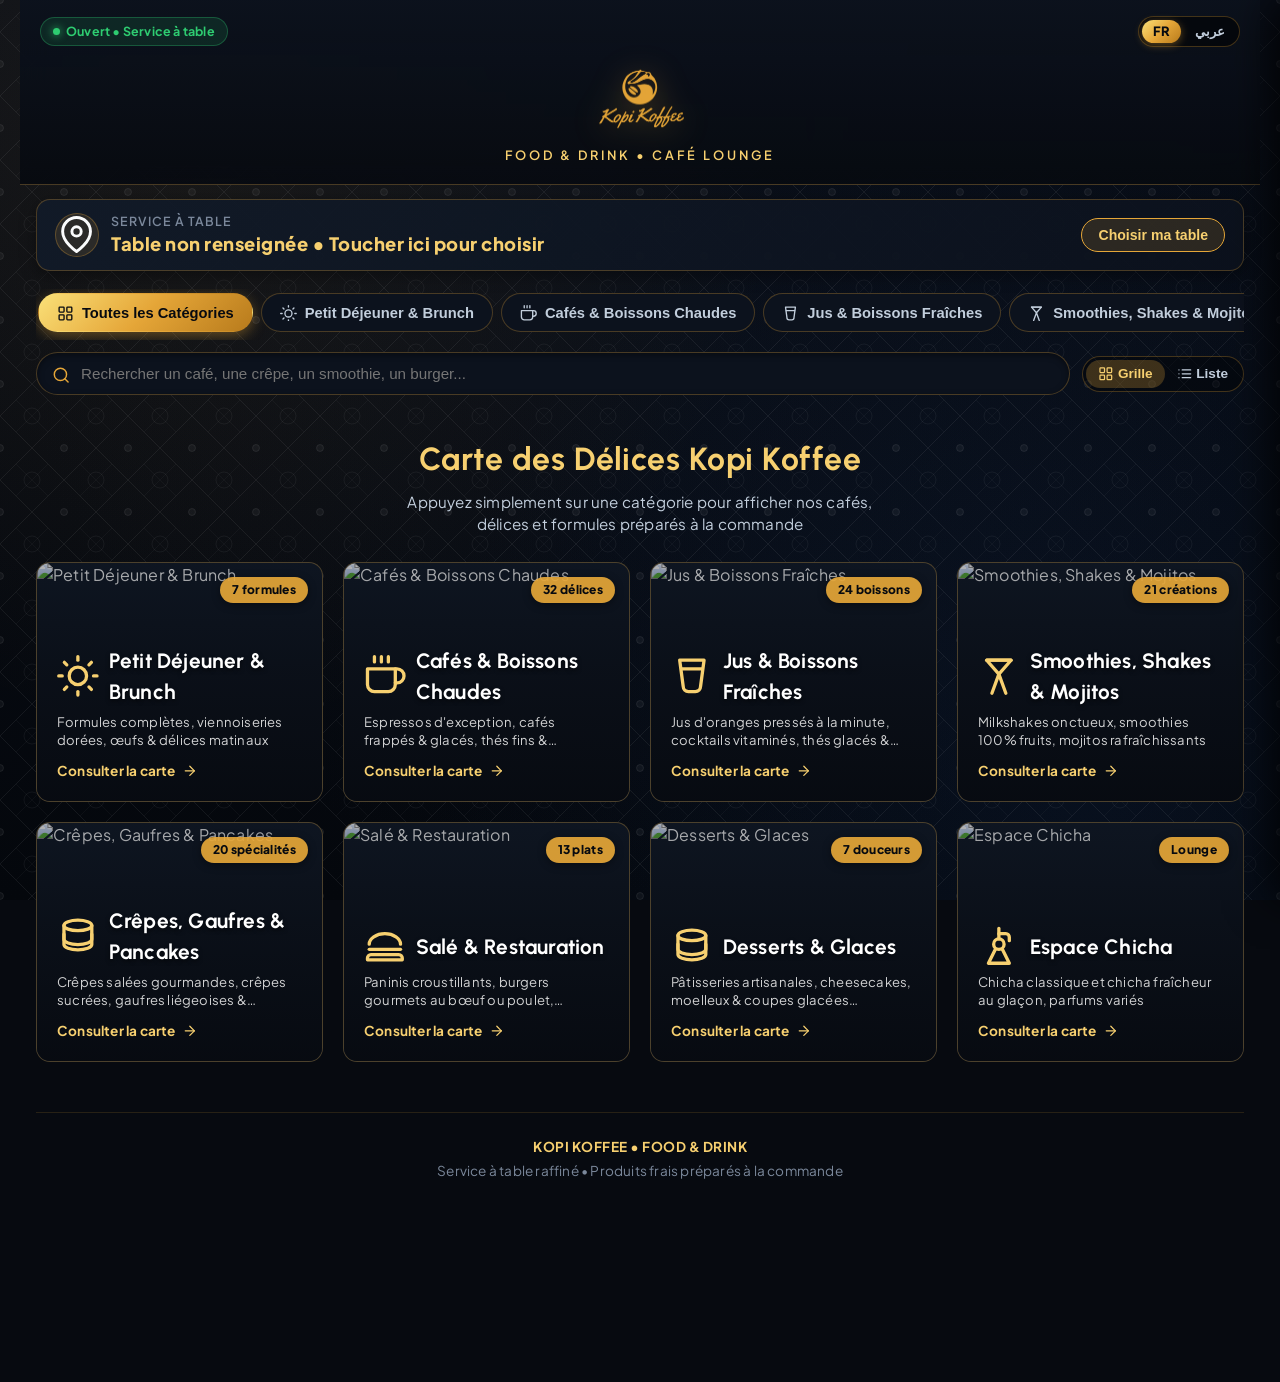
==== commit 691e55f2: "Add bilingual French and Arabic language switcher to Customer and Admin pages with RTL and Cairo fon" ====
--- a/index.html
+++ b/index.html
@@ -7,7 +7,7 @@
     <meta name="description" content="Menu digital d'exception et commande à table pour Kopi Koffee. Cafés de spécialité, formules petit déjeuner, crêpes et boissons fraîches.">
     <link rel="preconnect" href="https://fonts.googleapis.com">
     <link rel="preconnect" href="https://fonts.gstatic.com" crossorigin>
-    <link href="https://fonts.googleapis.com/css2?family=Plus+Jakarta+Sans:ital,wght@0,300;0,400;0,500;0,600;0,700;0,800;1,400;1,600&family=Urbanist:ital,wght@0,400;0,500;0,600;0,700;0,800;0,900;1,400;1,600&display=swap" rel="stylesheet">
+    <link href="https://fonts.googleapis.com/css2?family=Cairo:wght@400;600;700;800;900&family=Plus+Jakarta+Sans:ital,wght@0,300;0,400;0,500;0,600;0,700;0,800;1,400;1,600&family=Urbanist:ital,wght@0,400;0,500;0,600;0,700;0,800;0,900;1,400;1,600&display=swap" rel="stylesheet">
     <link rel="stylesheet" href="styles.css">
     <link rel="icon" type="image/png" href="logo-gold.png">
 </head>
@@ -26,6 +26,12 @@
                 <div class="store-status-pill">
                     <span class="store-status-dot"></span>
                     <span id="header-status-text">Ouvert • Service à table</span>
+                </div>
+
+                <!-- Language Switcher (FR / عربي) -->
+                <div class="lang-switcher" aria-label="Choisir la langue / اختيار اللغة">
+                    <button type="button" class="lang-btn active" data-lang="fr" onclick="KOPI_I18N.setLang('fr')">FR</button>
+                    <button type="button" class="lang-btn" data-lang="ar" onclick="KOPI_I18N.setLang('ar')">عربي</button>
                 </div>
             </div>
 
@@ -304,6 +310,7 @@
 
     <!-- Scripts -->
     <script src="icons.js"></script>
+    <script src="i18n.js"></script>
     <script src="menu-data.js"></script>
     <script src="app.js"></script>
 </body>
--- a/styles.css
+++ b/styles.css
@@ -3,7 +3,7 @@
    Refined Dark Midnight Navy Blue (almost black) with Imperial Amber Gold accents
    ========================================================================== */
 
-@import url('https://fonts.googleapis.com/css2?family=Plus+Jakarta+Sans:ital,wght@0,300;0,400;0,500;0,600;0,700;0,800;1,400;1,600&family=Urbanist:ital,wght@0,400;0,500;0,600;0,700;0,800;0,900;1,400;1,600&display=swap');
+@import url('https://fonts.googleapis.com/css2?family=Cairo:wght@400;600;700;800;900&family=Plus+Jakarta+Sans:ital,wght@0,300;0,400;0,500;0,600;0,700;0,800;1,400;1,600&family=Urbanist:ital,wght@0,400;0,500;0,600;0,700;0,800;0,900;1,400;1,600&display=swap');
 
 :root {
     /* Palette: Dark Navy Blue Almost Black */
@@ -2752,3 +2752,129 @@
     }
 }
 
+/* ==========================================================================
+   LANGUAGE SWITCHER & RTL ARABIC SUPPORT
+   ========================================================================== */
+.lang-switcher {
+    display: inline-flex;
+    align-items: center;
+    background: rgba(0, 0, 0, 0.5);
+    border: 1.5px solid var(--gold-border);
+    border-radius: var(--radius-full);
+    padding: 3px;
+    gap: 3px;
+    backdrop-filter: blur(8px);
+}
+
+.lang-btn {
+    background: transparent;
+    border: none;
+    color: var(--text-secondary);
+    font-family: var(--font-body);
+    font-size: 0.8rem;
+    font-weight: 700;
+    padding: 4px 11px;
+    border-radius: var(--radius-full);
+    cursor: pointer;
+    transition: var(--transition);
+    line-height: 1.2;
+}
+
+.lang-btn:hover {
+    color: var(--gold-light);
+}
+
+.lang-btn.active {
+    background: var(--gold-gradient);
+    color: #070a10;
+    font-weight: 800;
+    box-shadow: 0 2px 8px rgba(229, 166, 56, 0.4);
+}
+
+/* RTL Typography & Direction */
+[dir="rtl"],
+body.rtl-mode {
+    direction: rtl;
+    text-align: right;
+    font-family: 'Cairo', 'Plus Jakarta Sans', system-ui, sans-serif;
+}
+
+[dir="rtl"] h1, [dir="rtl"] h2, [dir="rtl"] h3, [dir="rtl"] h4,
+body.rtl-mode h1, body.rtl-mode h2, body.rtl-mode h3, body.rtl-mode h4 {
+    font-family: 'Cairo', var(--font-heading);
+    letter-spacing: 0;
+}
+
+[dir="rtl"] .search-icon-left {
+    left: auto;
+    right: 14px;
+}
+
+[dir="rtl"] .search-input {
+    padding-left: 36px;
+    padding-right: 44px;
+}
+
+[dir="rtl"] .search-clear-btn {
+    right: auto;
+    left: 10px;
+}
+
+[dir="rtl"] .admin-search-icon {
+    left: auto;
+    right: 14px;
+}
+
+[dir="rtl"] .admin-search-input {
+    padding-left: 36px;
+    padding-right: 40px;
+}
+
+[dir="rtl"] .admin-search-clear {
+    right: auto;
+    left: 10px;
+}
+
+[dir="rtl"] .cart-drawer {
+    right: auto;
+    left: 0;
+    transform: translateX(-100%);
+}
+
+[dir="rtl"] .cart-drawer.open {
+    transform: translateX(0);
+}
+
+[dir="rtl"] .category-back-btn svg {
+    transform: scaleX(-1);
+    margin-right: 0;
+    margin-left: 6px;
+}
+
+[dir="rtl"] .order-note-box {
+    border-left: none;
+    border-right: 3px solid var(--gold-primary);
+    border-radius: var(--radius-sm) 0 0 var(--radius-sm);
+}
+
+[dir="rtl"] .order-item-qty {
+    margin-right: 0;
+    margin-left: 8px;
+}
+
+[dir="rtl"] .table-input-prefix {
+    border-right: none;
+    border-left: 1.5px solid var(--gold-border);
+}
+
+[dir="rtl"] .header-top-row {
+    flex-direction: row-reverse;
+}
+
+[dir="rtl"] .cart-view-btn svg,
+[dir="rtl"] .drawer-checkout-btn svg,
+[dir="rtl"] .category-card-cta svg {
+    transform: scaleX(-1);
+}
+
+
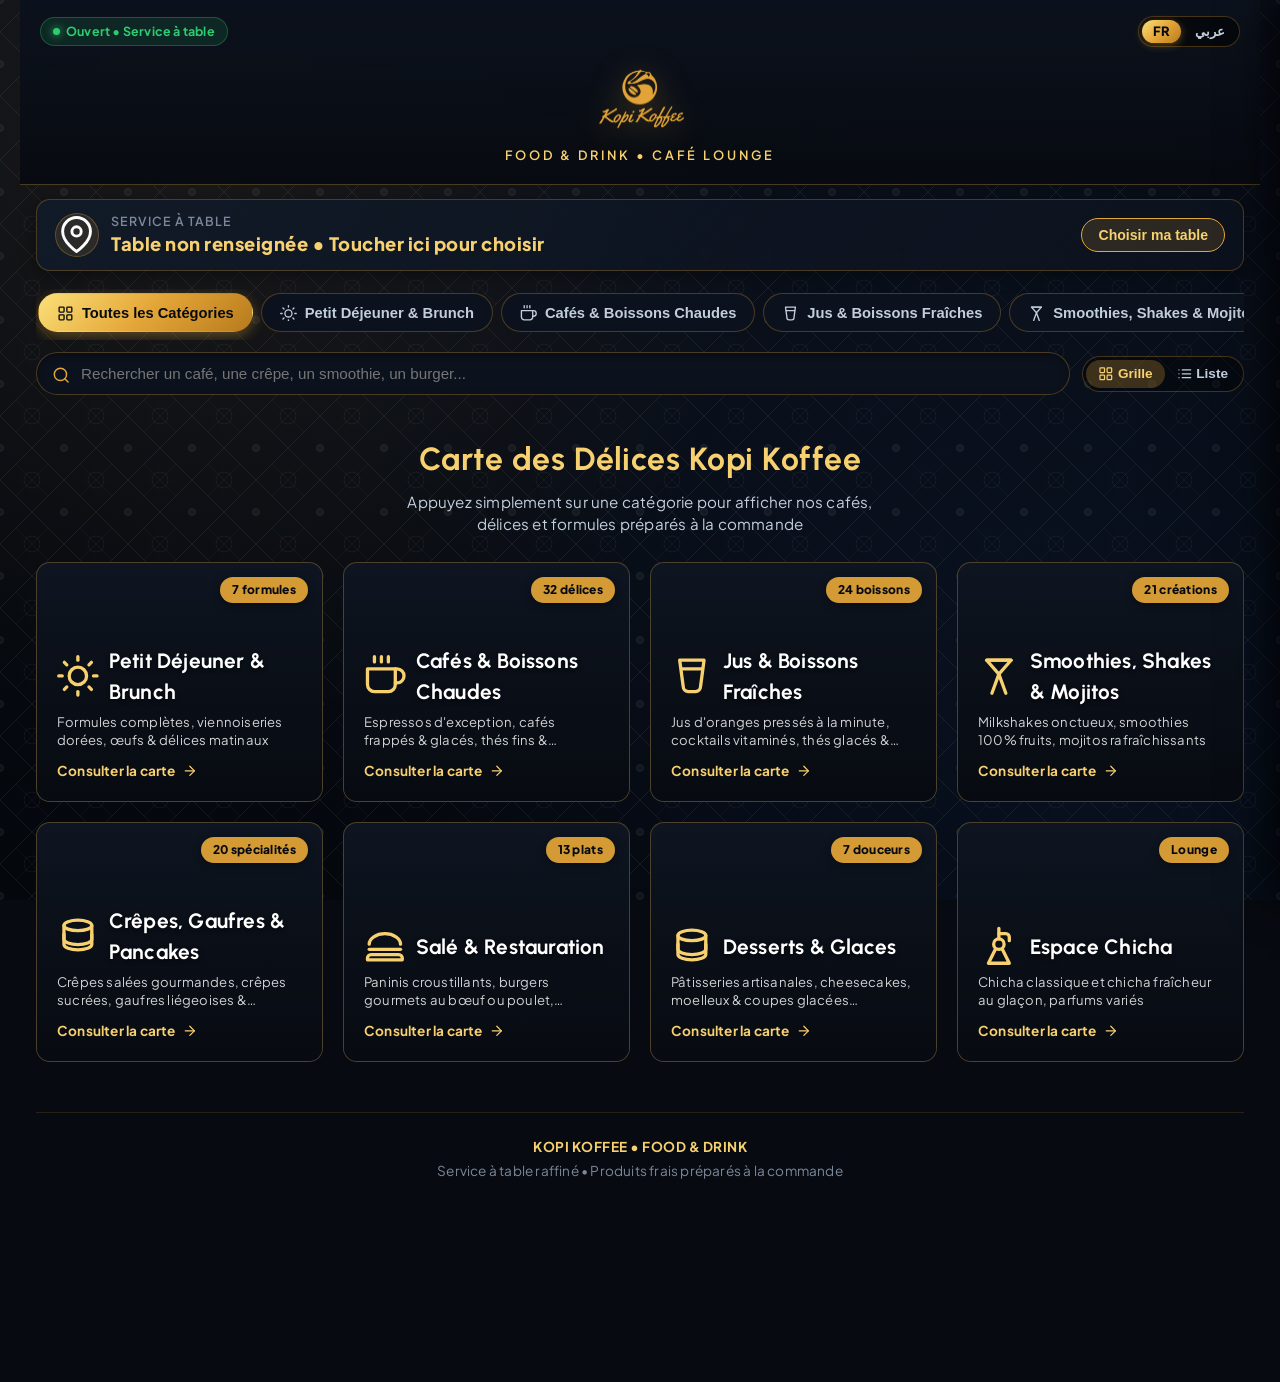
==== commit 1b6e3153: "Fix cross-device real-time order transmission between client and admin KDS" ====
--- a/index.html
+++ b/index.html
@@ -311,6 +311,7 @@
     <!-- Scripts -->
     <script src="icons.js"></script>
     <script src="i18n.js"></script>
+    <script src="sync.js"></script>
     <script src="menu-data.js"></script>
     <script src="app.js"></script>
 </body>
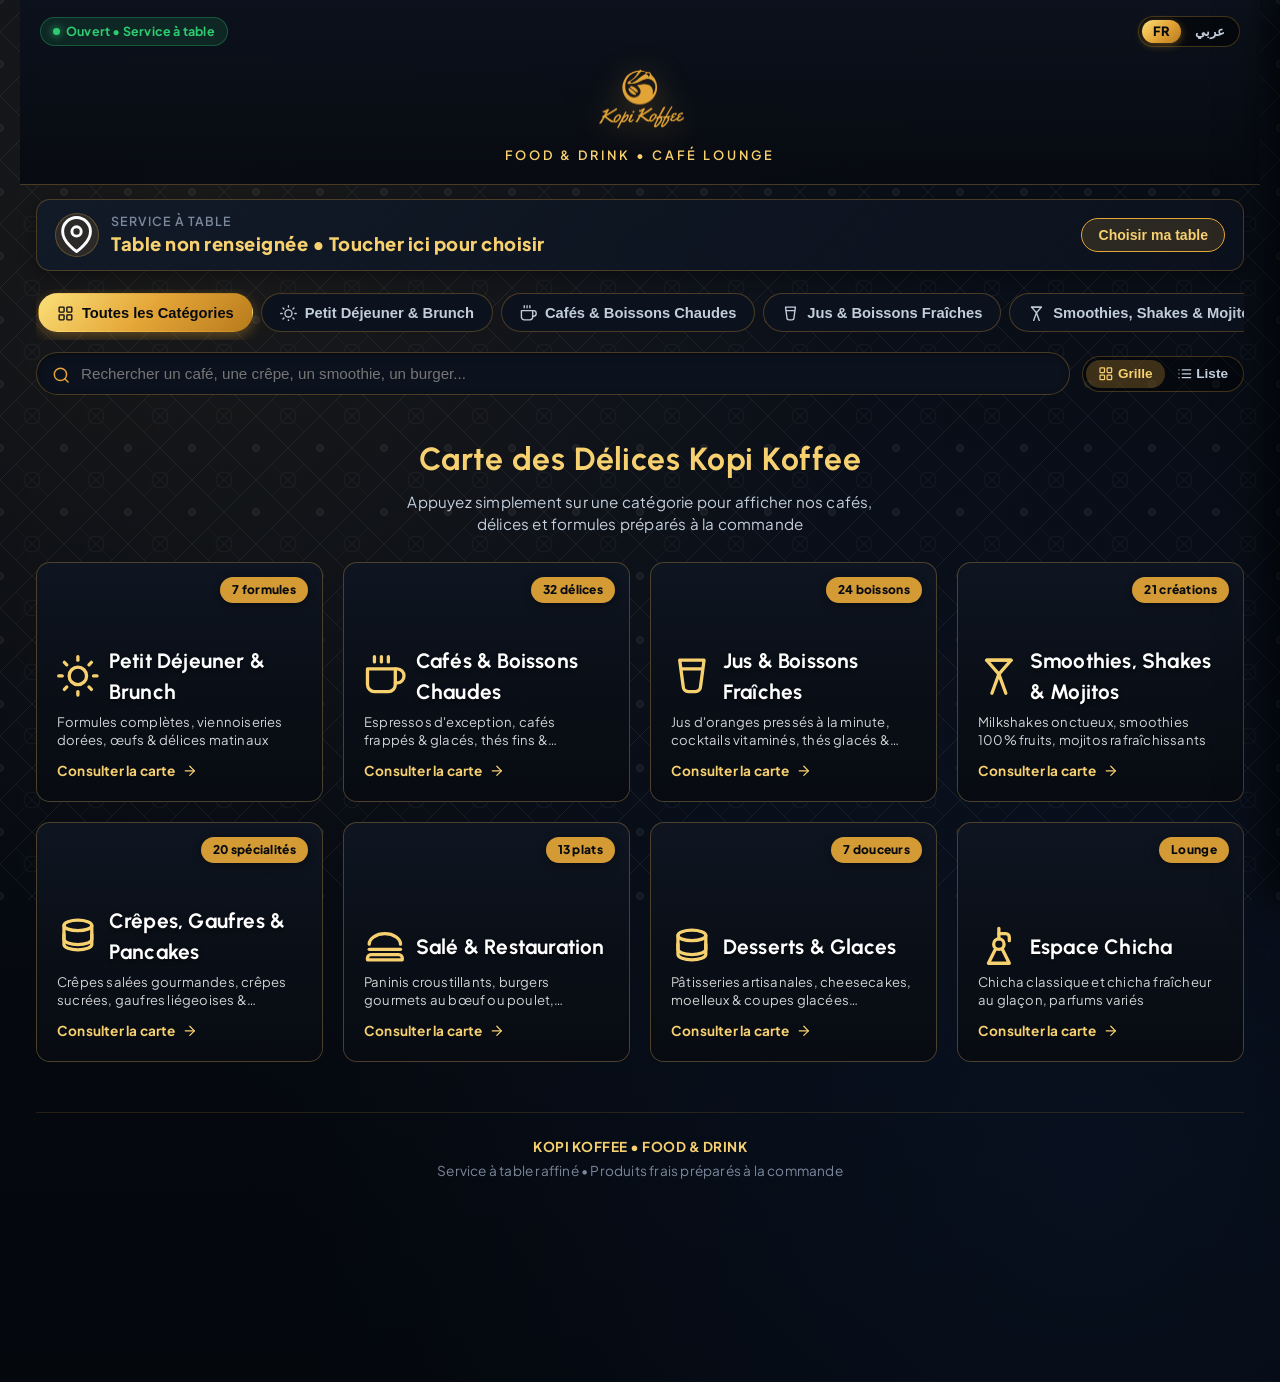
==== commit 7d103cc9: "Fix status reversion bug, restore smooth mobile scrolling, and optimize phone layouts" ====
--- a/index.html
+++ b/index.html
@@ -2,7 +2,7 @@
 <html lang="fr">
 <head>
     <meta charset="UTF-8">
-    <meta name="viewport" content="width=device-width, initial-scale=1.0, maximum-scale=1.0, user-scalable=no">
+    <meta name="viewport" content="width=device-width, initial-scale=1.0, viewport-fit=cover">
     <title>Kopi Koffee • Food & Drink • Menu & Commande à Table</title>
     <meta name="description" content="Menu digital d'exception et commande à table pour Kopi Koffee. Cafés de spécialité, formules petit déjeuner, crêpes et boissons fraîches.">
     <link rel="preconnect" href="https://fonts.googleapis.com">
--- a/styles.css
+++ b/styles.css
@@ -69,6 +69,11 @@
     height: 2.2em;
 }
 
+html {
+    scroll-behavior: smooth;
+    -webkit-text-size-adjust: 100%;
+}
+
 * {
     box-sizing: border-box;
     margin: 0;
@@ -81,15 +86,17 @@
     color: var(--text-primary);
     font-family: var(--font-body);
     min-height: 100vh;
+    min-height: 100dvh;
     line-height: 1.5;
     background-image: 
         radial-gradient(circle at 15% 15%, rgba(229, 166, 56, 0.08) 0%, transparent 45%),
         radial-gradient(circle at 85% 85%, rgba(20, 50, 100, 0.2) 0%, transparent 50%),
         radial-gradient(circle at 50% 30%, rgba(12, 18, 29, 0.5) 0%, transparent 70%),
         linear-gradient(180deg, #090e18 0%, #04070c 100%);
-    background-attachment: fixed;
+    background-attachment: scroll;
     overflow-x: hidden;
     letter-spacing: 0.2px;
+    -webkit-overflow-scrolling: touch;
 }
 
 body::before {
@@ -102,6 +109,7 @@
     background-size: 64px 64px;
     opacity: 1;
     z-index: 0;
+    will-change: transform;
 }
 
 .app-wrapper {
@@ -109,7 +117,10 @@
     z-index: 1;
     max-width: 1240px;
     margin: 0 auto;
-    padding: 0 16px 140px 16px;
+    padding: 0 16px max(140px, calc(100px + env(safe-area-inset-bottom))) 16px;
+    padding-top: max(0px, env(safe-area-inset-top));
+    padding-left: max(16px, env(safe-area-inset-left));
+    padding-right: max(16px, env(safe-area-inset-right));
 }
 
 .hidden {
@@ -267,7 +278,12 @@
     display: flex;
     align-items: center;
     justify-content: center;
-    padding: 20px;
+    padding: 16px;
+    padding-top: max(16px, env(safe-area-inset-top));
+    padding-bottom: max(16px, env(safe-area-inset-bottom));
+    overflow-y: auto;
+    -webkit-overflow-scrolling: touch;
+    overscroll-behavior: contain;
     opacity: 0;
     pointer-events: none;
     transition: opacity 0.3s ease;
@@ -284,6 +300,10 @@
     border-radius: var(--radius-lg);
     width: 100%;
     max-width: 380px;
+    max-height: calc(100dvh - 32px);
+    overflow-y: auto;
+    -webkit-overflow-scrolling: touch;
+    margin: auto;
     padding: 30px 24px;
     text-align: center;
     box-shadow: var(--shadow-modal), var(--gold-glow);
@@ -1629,7 +1649,12 @@
     display: flex;
     align-items: center;
     justify-content: center;
-    padding: 20px;
+    padding: 16px;
+    padding-top: max(16px, env(safe-area-inset-top));
+    padding-bottom: max(16px, env(safe-area-inset-bottom));
+    overflow-y: auto;
+    -webkit-overflow-scrolling: touch;
+    overscroll-behavior: contain;
     opacity: 0;
     pointer-events: none;
     transition: opacity 0.3s ease;
@@ -1646,6 +1671,10 @@
     border-radius: var(--radius-lg);
     width: 100%;
     max-width: 440px;
+    max-height: calc(100dvh - 32px);
+    overflow-y: auto;
+    -webkit-overflow-scrolling: touch;
+    margin: auto;
     padding: 28px 24px;
     text-align: center;
     box-shadow: var(--shadow-modal), var(--gold-glow);
@@ -1745,7 +1774,12 @@
     display: flex;
     align-items: center;
     justify-content: center;
-    padding: 20px;
+    padding: 16px;
+    padding-top: max(16px, env(safe-area-inset-top));
+    padding-bottom: max(16px, env(safe-area-inset-bottom));
+    overflow-y: auto;
+    -webkit-overflow-scrolling: touch;
+    overscroll-behavior: contain;
     opacity: 0;
     pointer-events: none;
     transition: opacity 0.3s ease;
@@ -1762,6 +1796,10 @@
     border-radius: var(--radius-lg);
     width: 100%;
     max-width: 480px;
+    max-height: calc(100dvh - 32px);
+    overflow-y: auto;
+    -webkit-overflow-scrolling: touch;
+    margin: auto;
     padding: 28px;
     text-align: center;
     box-shadow: var(--shadow-modal), var(--gold-glow);
@@ -2867,14 +2905,672 @@
     border-left: 1.5px solid var(--gold-border);
 }
 
-[dir="rtl"] .header-top-row {
-    flex-direction: row-reverse;
-}
-
-[dir="rtl"] .cart-view-btn svg,
-[dir="rtl"] .drawer-checkout-btn svg,
-[dir="rtl"] .category-card-cta svg {
-    transform: scaleX(-1);
-}
-
-
+/* ==========================================================================
+   DAILY SUMMARY & ARCHIVED ORDERS REPORT MODALS (KDS EXTENSION)
+   ========================================================================== */
+.clickable-metric {
+    cursor: pointer !important;
+    position: relative;
+    transition: transform 0.25s ease, border-color 0.25s ease, box-shadow 0.25s ease;
+}
+
+.clickable-metric:hover {
+    transform: translateY(-3px);
+    border-color: var(--gold-light) !important;
+    box-shadow: 0 8px 24px rgba(229, 166, 56, 0.2);
+}
+
+.clickable-metric:active {
+    transform: translateY(0);
+}
+
+.metric-subhint {
+    font-size: 0.72rem;
+    color: var(--gold-light);
+    opacity: 0.85;
+    margin-top: 3px;
+    font-weight: 500;
+}
+
+.btn-report-view {
+    border-color: rgba(229, 166, 56, 0.45) !important;
+    color: var(--gold-light) !important;
+    background: rgba(229, 166, 56, 0.08) !important;
+}
+
+.btn-report-view:hover {
+    background: rgba(229, 166, 56, 0.18) !important;
+    border-color: var(--gold-light) !important;
+}
+
+.btn-archive-view {
+    border-color: rgba(99, 140, 199, 0.35) !important;
+    color: #93b5e1 !important;
+    background: rgba(99, 140, 199, 0.08) !important;
+}
+
+.btn-archive-view:hover {
+    background: rgba(99, 140, 199, 0.18) !important;
+    border-color: #93b5e1 !important;
+    color: #b5d2ff !important;
+}
+
+.kopi-report-modal {
+    background: linear-gradient(155deg, #0e1624, #080d17);
+    border: 1px solid var(--gold-primary);
+    border-radius: var(--radius-lg);
+    width: 100%;
+    max-width: 860px;
+    max-height: calc(100dvh - 32px);
+    display: flex;
+    flex-direction: column;
+    padding: 24px 26px;
+    box-shadow: var(--shadow-modal), 0 0 35px rgba(229, 166, 56, 0.18);
+    animation: popIn 0.3s cubic-bezier(0.16, 1, 0.3, 1);
+    position: relative;
+    overflow: hidden;
+    margin: auto;
+}
+
+.report-modal-header {
+    display: flex;
+    justify-content: space-between;
+    align-items: flex-start;
+    padding-bottom: 18px;
+    border-bottom: 1px solid rgba(229, 166, 56, 0.2);
+    margin-bottom: 18px;
+    gap: 16px;
+}
+
+.report-header-left {
+    display: flex;
+    align-items: center;
+    gap: 14px;
+}
+
+.report-header-icon {
+    width: 44px;
+    height: 44px;
+    border-radius: var(--radius-md);
+    background: rgba(229, 166, 56, 0.12);
+    border: 1px solid rgba(229, 166, 56, 0.35);
+    color: var(--gold-light);
+    display: flex;
+    align-items: center;
+    justify-content: center;
+    flex-shrink: 0;
+}
+
+.report-title {
+    font-size: 1.35rem;
+    font-weight: 800;
+    color: var(--text-primary);
+    margin-bottom: 3px;
+    line-height: 1.25;
+}
+
+.report-subtitle {
+    font-size: 0.88rem;
+    color: var(--text-secondary);
+    line-height: 1.4;
+}
+
+.report-modal-close {
+    background: rgba(255, 255, 255, 0.05);
+    border: 1px solid rgba(255, 255, 255, 0.12);
+    color: var(--text-secondary);
+    width: 36px;
+    height: 36px;
+    border-radius: var(--radius-sm);
+    display: flex;
+    align-items: center;
+    justify-content: center;
+    cursor: pointer;
+    transition: all 0.2s ease;
+    flex-shrink: 0;
+}
+
+.report-modal-close:hover {
+    background: rgba(231, 76, 60, 0.18);
+    border-color: rgba(231, 76, 60, 0.5);
+    color: var(--danger);
+    transform: rotate(90deg);
+}
+
+.report-kpi-grid {
+    display: grid;
+    grid-template-columns: repeat(4, 1fr);
+    gap: 12px;
+    margin-bottom: 18px;
+}
+
+@media (max-width: 720px) {
+    .report-kpi-grid {
+        grid-template-columns: repeat(2, 1fr);
+    }
+}
+
+.report-kpi-card {
+    background: rgba(14, 22, 36, 0.7);
+    border: 1px solid rgba(255, 255, 255, 0.08);
+    border-radius: var(--radius-md);
+    padding: 14px 16px;
+    display: flex;
+    flex-direction: column;
+    gap: 4px;
+}
+
+.report-kpi-card.highlight-revenue {
+    background: linear-gradient(145deg, rgba(229, 166, 56, 0.14), rgba(184, 126, 27, 0.08));
+    border-color: rgba(229, 166, 56, 0.4);
+}
+
+.kpi-label {
+    font-size: 0.76rem;
+    text-transform: uppercase;
+    letter-spacing: 0.6px;
+    color: var(--text-muted);
+    font-weight: 600;
+}
+
+.report-kpi-card.highlight-revenue .kpi-label {
+    color: var(--gold-light);
+}
+
+.kpi-value {
+    font-size: 1.35rem;
+    font-weight: 800;
+    color: var(--text-primary);
+    font-family: var(--font-body);
+}
+
+.report-kpi-card.highlight-revenue .kpi-value {
+    color: var(--gold-light);
+}
+
+.report-actions-bar {
+    display: flex;
+    align-items: center;
+    gap: 10px;
+    flex-wrap: wrap;
+    margin-bottom: 18px;
+    padding-bottom: 14px;
+    border-bottom: 1px solid rgba(255, 255, 255, 0.06);
+}
+
+.btn-export-primary {
+    background: var(--gold-gradient);
+    color: #05080e;
+    font-weight: 700;
+    font-size: 0.88rem;
+    padding: 10px 18px;
+    border-radius: var(--radius-md);
+    border: none;
+    display: inline-flex;
+    align-items: center;
+    gap: 8px;
+    cursor: pointer;
+    box-shadow: 0 4px 14px rgba(229, 166, 56, 0.25);
+    transition: transform 0.2s ease, box-shadow 0.2s ease;
+}
+
+.btn-export-primary:hover {
+    transform: translateY(-2px);
+    box-shadow: 0 6px 18px rgba(229, 166, 56, 0.38);
+}
+
+.btn-export-secondary {
+    background: rgba(255, 255, 255, 0.06);
+    color: var(--text-primary);
+    font-weight: 600;
+    font-size: 0.88rem;
+    padding: 10px 16px;
+    border-radius: var(--radius-md);
+    border: 1px solid rgba(255, 255, 255, 0.15);
+    display: inline-flex;
+    align-items: center;
+    gap: 8px;
+    cursor: pointer;
+    transition: all 0.2s ease;
+}
+
+.btn-export-secondary:hover {
+    background: rgba(229, 166, 56, 0.12);
+    border-color: rgba(229, 166, 56, 0.4);
+    color: var(--gold-light);
+}
+
+.report-section-header {
+    display: flex;
+    align-items: center;
+    justify-content: space-between;
+    margin-bottom: 12px;
+}
+
+.report-section-header h3 {
+    font-size: 1.05rem;
+    color: var(--gold-light);
+    font-weight: 700;
+}
+
+.report-orders-scroll {
+    overflow-y: auto;
+    -webkit-overflow-scrolling: touch;
+    overscroll-behavior-y: contain;
+    flex: 1 1 auto;
+    min-height: 140px;
+    padding-right: 6px;
+    display: flex;
+    flex-direction: column;
+    gap: 10px;
+}
+
+.report-orders-scroll::-webkit-scrollbar {
+    width: 6px;
+}
+
+.report-orders-scroll::-webkit-scrollbar-thumb {
+    background: rgba(229, 166, 56, 0.3);
+    border-radius: var(--radius-full);
+}
+
+.report-order-card {
+    background: rgba(14, 22, 36, 0.85);
+    border: 1px solid rgba(229, 166, 56, 0.18);
+    border-radius: var(--radius-md);
+    padding: 14px 16px;
+    display: flex;
+    align-items: center;
+    justify-content: space-between;
+    gap: 16px;
+    transition: border-color 0.2s ease, transform 0.2s ease;
+}
+
+.report-order-card:hover {
+    border-color: rgba(229, 166, 56, 0.45);
+    transform: translateX(2px);
+}
+
+.report-order-left {
+    display: flex;
+    flex-direction: column;
+    gap: 6px;
+    flex: 1;
+}
+
+.report-order-badge-row {
+    display: flex;
+    align-items: center;
+    gap: 8px;
+    flex-wrap: wrap;
+}
+
+.report-table-tag {
+    background: var(--gold-gradient);
+    color: #05080e;
+    font-weight: 800;
+    font-size: 0.78rem;
+    padding: 2px 8px;
+    border-radius: var(--radius-sm);
+    letter-spacing: 0.3px;
+}
+
+.report-order-id {
+    font-size: 0.82rem;
+    font-weight: 700;
+    color: var(--text-muted);
+}
+
+.report-order-time {
+    font-size: 0.78rem;
+    color: var(--text-secondary);
+    display: inline-flex;
+    align-items: center;
+    gap: 4px;
+}
+
+.report-archived-time {
+    font-size: 0.74rem;
+    color: #93b5e1;
+    background: rgba(99, 140, 199, 0.12);
+    padding: 2px 7px;
+    border-radius: var(--radius-sm);
+    display: inline-flex;
+    align-items: center;
+    gap: 4px;
+}
+
+.report-order-items-summary {
+    font-size: 0.88rem;
+    color: var(--text-secondary);
+    line-height: 1.45;
+}
+
+.report-order-items-summary strong {
+    color: var(--text-primary);
+}
+
+.report-order-note-snippet {
+    font-size: 0.8rem;
+    color: var(--gold-light);
+    font-style: italic;
+    display: inline-flex;
+    align-items: center;
+    gap: 5px;
+}
+
+.report-order-right {
+    display: flex;
+    flex-direction: column;
+    align-items: flex-end;
+    gap: 8px;
+    flex-shrink: 0;
+}
+
+.report-order-total-val {
+    font-size: 1.25rem;
+    font-weight: 800;
+    color: var(--gold-light);
+    font-family: var(--font-body);
+}
+
+.btn-ticket-mini {
+    background: rgba(255, 255, 255, 0.06);
+    border: 1px solid rgba(255, 255, 255, 0.15);
+    color: var(--text-primary);
+    font-size: 0.78rem;
+    font-weight: 600;
+    padding: 5px 10px;
+    border-radius: var(--radius-sm);
+    display: inline-flex;
+    align-items: center;
+    gap: 5px;
+    cursor: pointer;
+    transition: all 0.2s ease;
+}
+
+.btn-ticket-mini:hover {
+    background: rgba(229, 166, 56, 0.15);
+    border-color: rgba(229, 166, 56, 0.4);
+    color: var(--gold-light);
+}
+
+/* RTL Support for Reports */
+[dir="rtl"] .report-order-right {
+    align-items: flex-start;
+}
+
+[dir="rtl"] .report-order-card:hover {
+    transform: translateX(-2px);
+}
+
+/* ==========================================================================
+   ADVANCED MOBILE & ELDER-FRIENDLY RESPONSIVE SYSTEM (< 768px & < 480px)
+   ========================================================================== */
+.main-groups-scroller,
+.subcategories-container {
+    -webkit-overflow-scrolling: touch;
+    overscroll-behavior-x: contain;
+}
+
+@media (max-width: 768px) {
+    .app-wrapper {
+        padding: 0 12px max(140px, calc(100px + env(safe-area-inset-bottom))) 12px;
+    }
+
+    /* Admin Navigation Bar on Tablet/Mobile */
+    .admin-header-nav {
+        padding: 10px 14px;
+        margin: -16px -12px 18px -12px;
+        gap: 10px;
+    }
+
+    .admin-nav-title {
+        font-size: 1.15rem;
+    }
+
+    /* Admin Metrics Grid: 2 columns on tablet/mobile */
+    .admin-metrics {
+        grid-template-columns: repeat(2, 1fr);
+        gap: 10px;
+        margin-bottom: 18px;
+    }
+
+    .metric-card {
+        padding: 12px 14px;
+        gap: 12px;
+    }
+
+    .metric-icon {
+        width: 38px;
+        height: 38px;
+        font-size: 1.25rem;
+    }
+
+    .metric-value {
+        font-size: 1.3rem;
+    }
+
+    .metric-label {
+        font-size: 0.78rem;
+    }
+
+    /* Admin Controls (Search & Filter tabs) */
+    .admin-controls {
+        flex-direction: column;
+        align-items: stretch;
+        gap: 12px;
+        padding: 12px 14px;
+        margin-bottom: 18px;
+    }
+
+    .admin-search-wrapper {
+        min-width: 100%;
+        max-width: 100%;
+    }
+
+    .admin-filter-group {
+        overflow-x: auto;
+        -webkit-overflow-scrolling: touch;
+        padding-bottom: 4px;
+        flex-wrap: nowrap;
+        scrollbar-width: none;
+    }
+
+    .admin-filter-group::-webkit-scrollbar {
+        display: none;
+    }
+
+    .filter-btn {
+        flex-shrink: 0;
+        padding: 7px 13px;
+        font-size: 0.82rem;
+    }
+
+    /* Admin Order Cards Grid: 1 column on phone */
+    .admin-orders-grid {
+        grid-template-columns: 1fr;
+        gap: 14px;
+    }
+
+    .order-card {
+        padding: 16px;
+    }
+
+    .order-card-header {
+        margin-bottom: 12px;
+        padding-bottom: 10px;
+    }
+
+    .order-actions {
+        display: grid;
+        grid-template-columns: repeat(2, 1fr);
+        gap: 8px;
+        width: 100%;
+    }
+
+    .kds-btn {
+        min-height: 44px;
+        justify-content: center;
+        font-size: 0.88rem;
+    }
+
+    /* Report & Archives Modals */
+    .kopi-report-modal {
+        padding: 18px 14px;
+        max-height: calc(100dvh - 20px);
+        border-radius: var(--radius-md);
+    }
+
+    .report-modal-header {
+        padding-bottom: 12px;
+        margin-bottom: 12px;
+        gap: 10px;
+    }
+
+    .report-header-icon {
+        width: 38px;
+        height: 38px;
+    }
+
+    .report-title {
+        font-size: 1.15rem;
+    }
+
+    .report-subtitle {
+        font-size: 0.8rem;
+    }
+
+    .report-kpi-grid {
+        grid-template-columns: repeat(2, 1fr);
+        gap: 8px;
+        margin-bottom: 12px;
+    }
+
+    .report-kpi-card {
+        padding: 10px 12px;
+    }
+
+    .kpi-value {
+        font-size: 1.15rem;
+    }
+
+    .report-actions-bar {
+        gap: 8px;
+        margin-bottom: 12px;
+        padding-bottom: 10px;
+    }
+
+    .btn-export-primary,
+    .btn-export-secondary {
+        width: 100%;
+        justify-content: center;
+        padding: 10px 14px;
+        font-size: 0.84rem;
+    }
+
+    /* Stack Report Order Card for phone clarity */
+    .report-order-card {
+        flex-direction: column;
+        align-items: stretch;
+        gap: 12px;
+        padding: 12px 14px;
+    }
+
+    .report-order-right {
+        flex-direction: row;
+        justify-content: space-between;
+        align-items: center;
+        width: 100%;
+        border-top: 1px dashed rgba(255, 255, 255, 0.08);
+        padding-top: 10px;
+    }
+
+    [dir="rtl"] .report-order-right {
+        flex-direction: row-reverse;
+    }
+
+    /* Toast container centering on phone */
+    .toast-container {
+        top: 14px;
+        left: 14px;
+        right: 14px;
+        align-items: center;
+    }
+
+    .toast {
+        width: 100%;
+        max-width: 360px;
+        justify-content: center;
+    }
+}
+
+@media (max-width: 480px) {
+    /* Safe micro-phone sizing (< 480px) */
+    .brand-logo-img {
+        height: 68px;
+    }
+
+    .store-status-pill {
+        font-size: 0.72rem;
+        padding: 3px 9px;
+    }
+
+    .elder-table-strip {
+        padding: 10px 12px;
+        gap: 8px;
+    }
+
+    .table-strip-icon {
+        width: 38px;
+        height: 38px;
+        font-size: 1.3rem;
+    }
+
+    .table-strip-value {
+        font-size: 0.95rem;
+    }
+
+    .table-strip-change-btn {
+        padding: 6px 10px;
+        font-size: 0.78rem;
+    }
+
+    .modal-quick-tables-grid {
+        grid-template-columns: repeat(3, 1fr);
+        gap: 6px;
+    }
+
+    .quick-table-btn {
+        padding: 8px 6px;
+        font-size: 0.85rem;
+    }
+
+    .floating-cart-bar {
+        bottom: max(12px, env(safe-area-inset-bottom));
+        width: calc(100% - 20px);
+        padding: 8px 12px 8px 16px;
+    }
+
+    .cart-bar-total {
+        font-size: 1.1rem;
+    }
+
+    .cart-view-btn {
+        padding: 9px 14px;
+        font-size: 0.85rem;
+    }
+
+    .admin-clock-badge {
+        display: none;
+    }
+
+    .admin-nav-btn {
+        padding: 6px 9px;
+        font-size: 0.76rem;
+    }
+}
+
+
+
+
